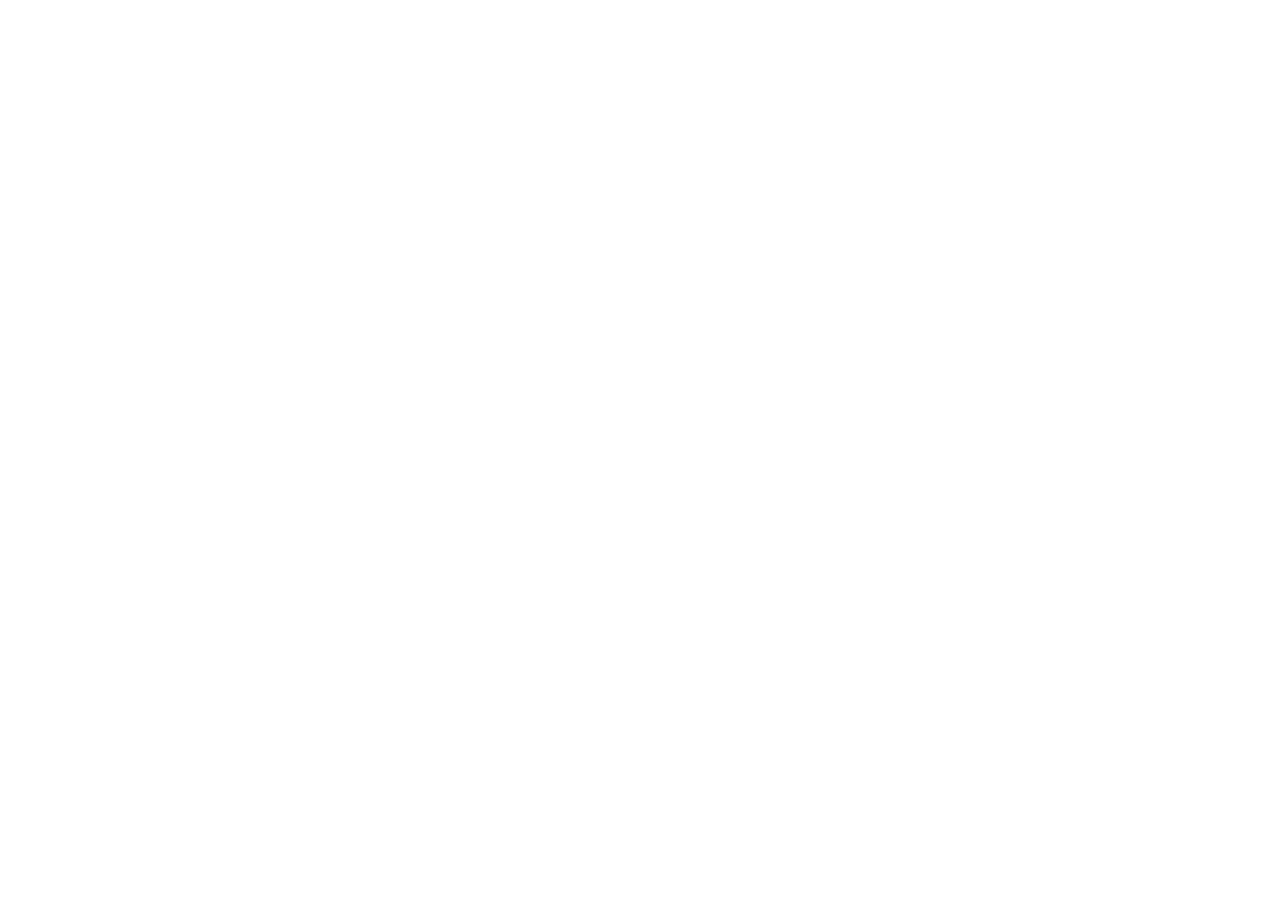
==== about.html @ a1cf5def "Init : création du dépôt, arborescence des fichiers et structure HTML de base" ====
<!DOCTYPE html>
<html lang="en">

<head>
    <meta charset="UTF-8">
    <meta name="viewport" content="width=device-width, initial-scale=1.0">
    <title>AfriTalent about</title>
    <link href="https://cdn.jsdelivr.net/npm/bootstrap@5.2.3/dist/css/bootstrap.min.css" rel="stylesheet">
         <link rel="stylesheet" href="css/style.css">
</head>
<body>

    
    
    <script src="https://cdn.jsdelivr.net/npm/bootstrap@5.2.3/dist/js/bootstrap.bundle.min.js"></script>
        <script src="js/main.js"></script>
</body>

</html>
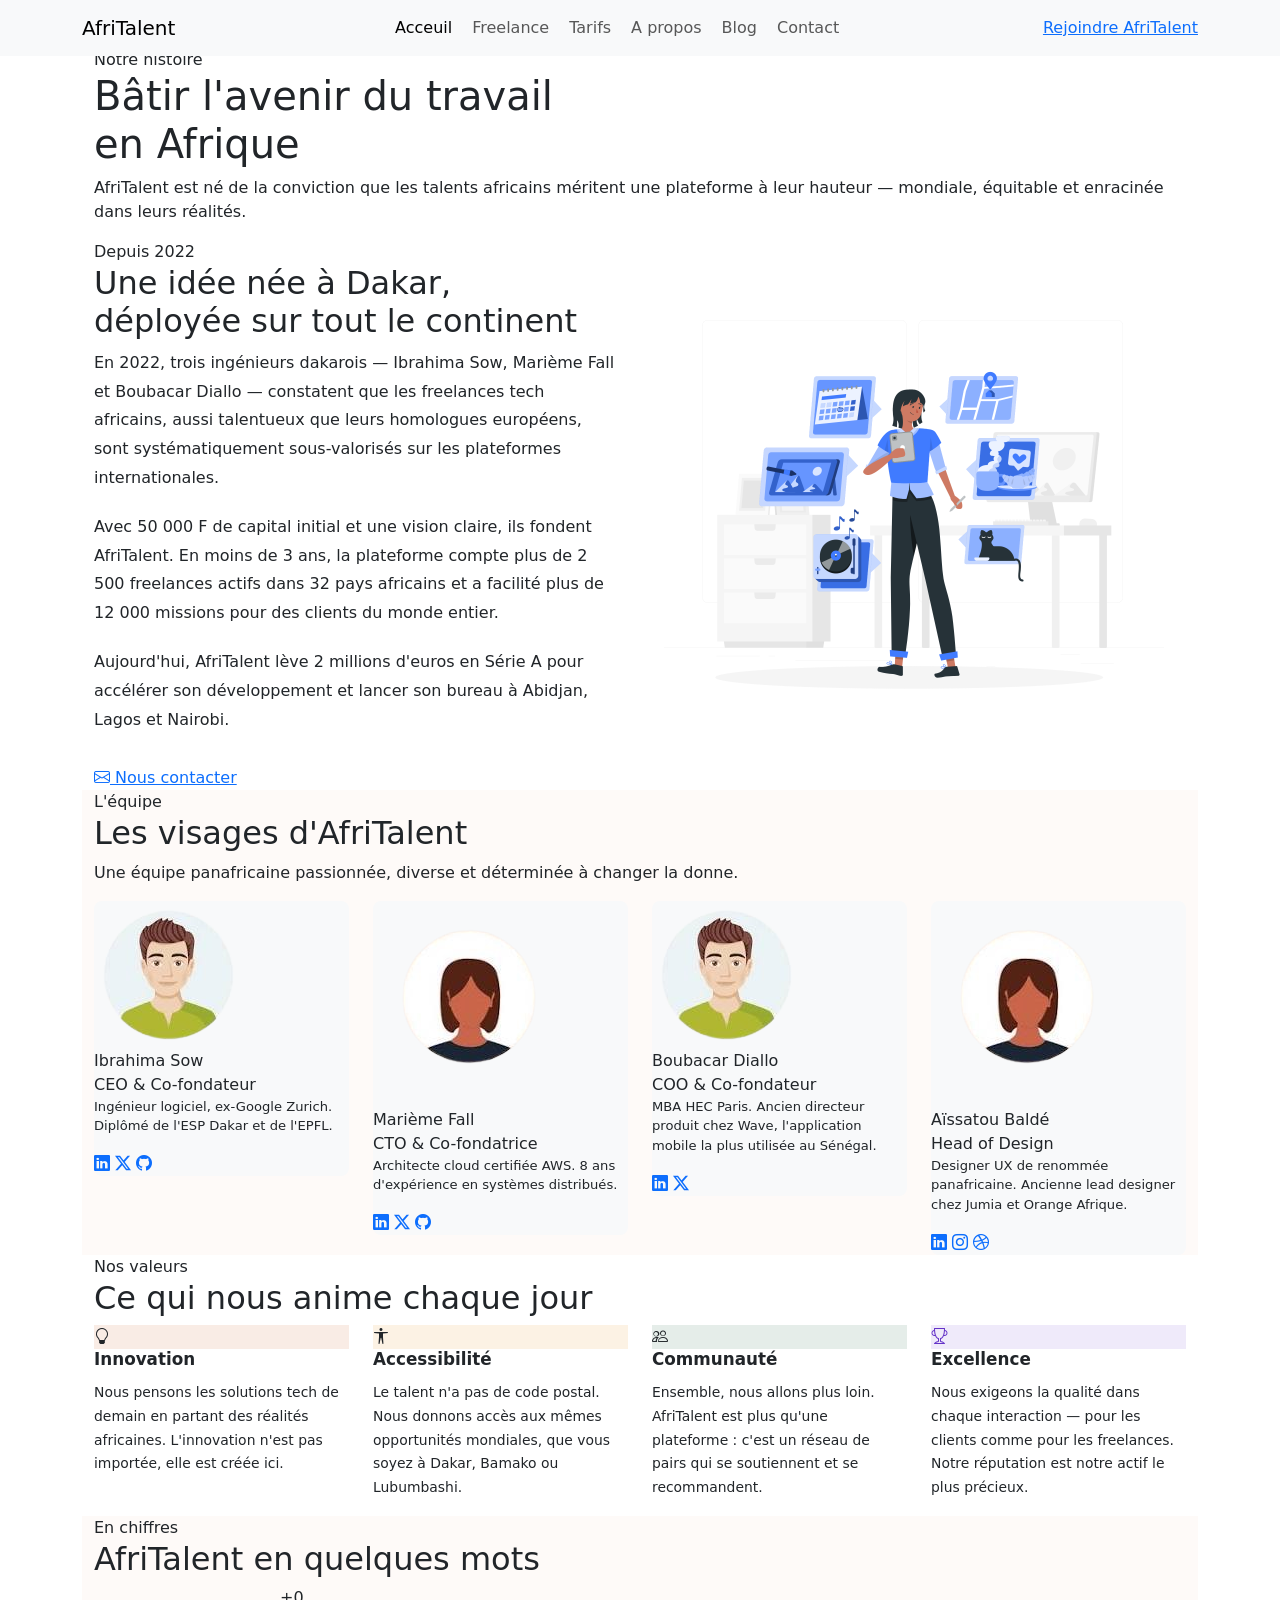
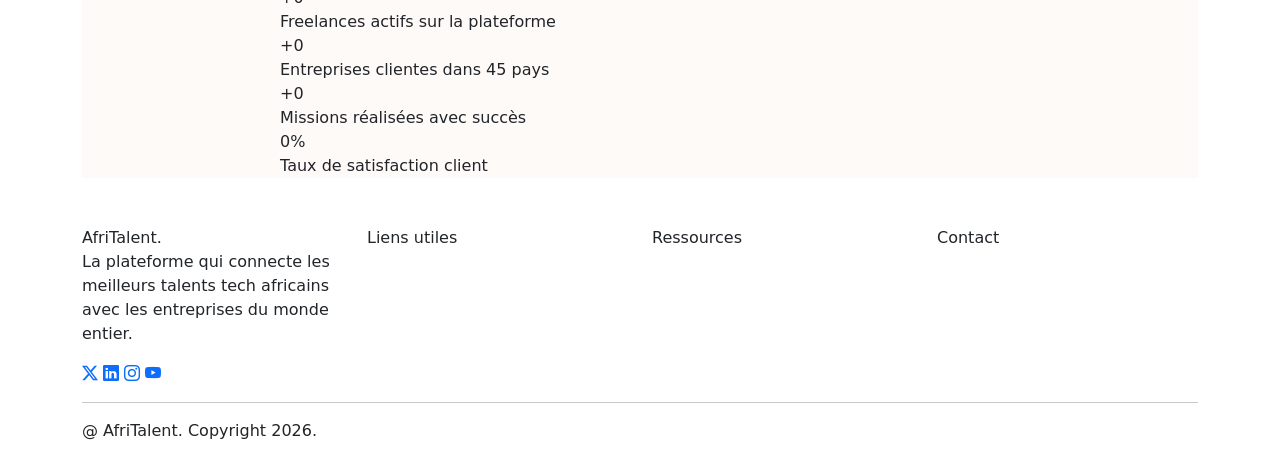
==== commit d2ec92d5: "HTML : structure complète des 5 pages avec sections et contenu texte" ====
--- a/about.html
+++ b/about.html
@@ -2,18 +2,372 @@
 <html lang="en">
 
 <head>
-    <meta charset="UTF-8">
-    <meta name="viewport" content="width=device-width, initial-scale=1.0">
-    <title>AfriTalent about</title>
-    <link href="https://cdn.jsdelivr.net/npm/bootstrap@5.2.3/dist/css/bootstrap.min.css" rel="stylesheet">
-         <link rel="stylesheet" href="css/style.css">
+  <meta charset="UTF-8">
+  <meta name="viewport" content="width=device-width, initial-scale=1.0">
+  <title>about</title>
+  <link href="https://cdn.jsdelivr.net/npm/bootstrap@5.2.3/dist/css/bootstrap.min.css" rel="stylesheet">
+    <link rel="stylesheet" href="https://cdn.jsdelivr.net/npm/bootstrap-icons@1.11.3/font/bootstrap-icons.min.css" />
+  <link rel="stylesheet" href="css/style.css">
 </head>
+
 <body>
-
+  <header>
+    <nav class="navbar navbar-expand-lg navbar-light bg-light fixed-top">
+      <div class="container">
+        <a class="navbar-brand" href="#">AfriTalent</a>
+        <button class="navbar-toggler" type="button" data-bs-toggle="collapse" data-bs-target="#navMenu"
+          aria-controls="navMenu" aria-expanded="false" aria-label="Toggle navigation">
+          <span class="navbar-toggler-icon"></span>
+        </button>
+        <div class="collapse navbar-collapse" id="navbarSupportedContent">
+          <ul class="navbar-nav mx-auto gap-1">
+            <li class="nav-item">
+              <a class="nav-link active" aria-current="page" href="index.html">Acceuil</a>
+            </li>
+            <li class="nav-item">
+              <a class="nav-link " aria-current="page" href="freelances.html">Freelance</a>
+            </li>
+            <li class="nav-item">
+              <a class="nav-link " aria-current="page" href="tarifs.html">Tarifs</a>
+            </li>
+            <li class="nav-item">
+              <a class="nav-link " aria-current="page" href="about.html">A propos</a>
+            </li>
+            <li class="nav-item">
+              <a class="nav-link " aria-current="page" href="#blog">Blog</a>
+            </li>
+            <li class="nav-item">
+              <a class="nav-link " aria-current="page" href="contact.html">Contact</a>
+            </li>
+          </ul>
+
+          <div class="d-flex aline-items-center gap-3">
+            <a class="btn-primary" href="">Rejoindre AfriTalent</a>
+          </div>
+        </div>
+      </div>
+    </nav>
+  </header>
+
+  <main class="container my-5">
     
-    
-    <script src="https://cdn.jsdelivr.net/npm/bootstrap@5.2.3/dist/js/bootstrap.bundle.min.js"></script>
-        <script src="js/main.js"></script>
+
+<section class="page-hero" aria-labelledby="about-title">
+  <div class="container">
+    <div class="section-eyebrow">Notre histoire</div>
+    <h1 class="section-title" id="about-title">Bâtir l'avenir du travail<br>en Afrique</h1>
+    <p class="section-desc">
+      AfriTalent est né de la conviction que les talents africains méritent une plateforme
+      à leur hauteur — mondiale, équitable et enracinée dans leurs réalités.
+    </p>
+  </div>
+</section>
+
+<!-- NOTRE HISTOIRE -->
+<section class="section-pad" aria-labelledby="histoire-title">
+  <div class="container">
+    <div class="row g-5 align-items-center">
+
+      <!-- Texte -->
+      <div class="col-lg-6 fade-in-up">
+        <div class="section-eyebrow">Depuis 2022</div>
+        <h2 class="section-title" id="histoire-title">Une idée née à Dakar, <br>déployée sur tout le continent</h2>
+        <p style="color:var(--color-text-muted); margin-bottom:1.25rem; line-height:1.8;">
+          En 2022, trois ingénieurs dakarois — Ibrahima Sow, Marième Fall et Boubacar Diallo —
+          constatent que les freelances tech africains, aussi talentueux que leurs homologues
+          européens, sont systématiquement sous-valorisés sur les plateformes internationales.
+        </p>
+        <p style="color:var(--color-text-muted); margin-bottom:1.25rem; line-height:1.8;">
+          Avec 50 000 F de capital initial et une vision claire, ils fondent AfriTalent.
+          En moins de 3 ans, la plateforme compte plus de 2 500 freelances actifs dans
+          32 pays africains et a facilité plus de 12 000 missions pour des clients du monde entier.
+        </p>
+        <p style="color:var(--color-text-muted); line-height:1.8;">
+          Aujourd'hui, AfriTalent lève 2 millions d'euros en Série A pour accélérer
+          son développement et lancer son bureau à Abidjan, Lagos et Nairobi.
+        </p>
+        <div style="margin-top:2rem;">
+          <a href="contact.html" class="btn-primary-custom" aria-label="Contacter l'équipe d'AfriTalent">
+            <i class="bi bi-envelope" aria-hidden="true"></i>
+            Nous contacter
+          </a>
+        </div>
+      </div>
+
+      <!-- Image -->
+      <div class="col-lg-6 fade-in-up">
+        <div class="histoire-img"  role="img" aria-label="L'équipe AfriTalent au travail à Dakar">
+          <img src="images/About me-rafiki.png" style="height: 500px;"  alt="">
+        </div>
+      </div>
+
+    </div>
+  </div>
+</section>
+
+
+<section class="section-pad" style="background:rgba(200,96,42,0.03);" aria-labelledby="team-title">
+  <div class="container">
+
+    <div class="section-header fade-in-up">
+      <div class="section-eyebrow">L'équipe</div>
+      <h2 class="section-title" id="team-title">Les visages d'AfriTalent</h2>
+      <p class="section-desc">Une équipe panafricaine passionnée, diverse et déterminée à changer la donne.</p>
+    </div>
+
+    <div class="row g-4">
+
+      <!-- Membre 1 -->
+      <div class="col-lg-3 col-md-6 fade-in-up">
+        <div class="team-card bg-light rounded-3">
+          <div class="team-avatar" role="img" aria-label="Photo de Ibrahima Sow">
+
+            <img src="images/hom.png" alt="">
+          </div>
+          <div class="team-name">Ibrahima Sow</div>
+          <div class="team-role">CEO & Co-fondateur</div>
+          <p style="font-size:0.82rem; color:var(--color-text-muted); margin-bottom:1rem;">
+            Ingénieur logiciel, ex-Google Zurich. Diplômé de l'ESP Dakar et de l'EPFL.
+          </p>
+          <div class="team-social" aria-label="Réseaux sociaux de Ibrahima Sow">
+            <a href="#" class="team-social-link" aria-label="LinkedIn de Ibrahima Sow"><i class="bi bi-linkedin" aria-hidden="true"></i></a>
+            <a href="#" class="team-social-link" aria-label="Twitter de Ibrahima Sow"><i class="bi bi-twitter-x" aria-hidden="true"></i></a>
+            <a href="#" class="team-social-link" aria-label="GitHub de Ibrahima Sow"><i class="bi bi-github" aria-hidden="true"></i></a>
+          </div>
+        </div>
+      </div>
+
+      <!-- Membre 2 -->
+      <div class="col-lg-3 col-md-6 fade-in-up">
+        <div class="team-card bg-light rounded-3">
+          <div class="team-avatar" role="img" aria-label="Photo de Marième Fall">
+            <img src="images/fmm.png" alt="">
+          </div>
+          <div class="team-name">Marième Fall</div>
+          <div class="team-role">CTO & Co-fondatrice</div>
+          <p style="font-size:0.82rem; color:var(--color-text-muted); margin-bottom:1rem;">
+            Architecte cloud certifiée AWS. 8 ans d'expérience en systèmes distribués.
+          </p>
+          <div class="team-social" aria-label="Réseaux sociaux de Marième Fall">
+            <a href="#" class="team-social-link" aria-label="LinkedIn de Marième Fall"><i class="bi bi-linkedin" aria-hidden="true"></i></a>
+            <a href="#" class="team-social-link" aria-label="Twitter de Marième Fall"><i class="bi bi-twitter-x" aria-hidden="true"></i></a>
+            <a href="#" class="team-social-link" aria-label="GitHub de Marième Fall"><i class="bi bi-github" aria-hidden="true"></i></a>
+          </div>
+        </div>
+      </div>
+
+      <!-- Membre 3 -->
+      <div class="col-lg-3 col-md-6 fade-in-up">
+        <div class="team-card bg-light rounded-3">
+          <div class="team-avatar" role="img" aria-label="Photo de Boubacar Diallo">
+            <img src="images/hom.png" alt="">
+          </div>
+          <div class="team-name">Boubacar Diallo</div>
+          <div class="team-role">COO & Co-fondateur</div>
+          <p style="font-size:0.82rem; color:var(--color-text-muted); margin-bottom:1rem;">
+            MBA HEC Paris. Ancien directeur produit chez Wave, l'application mobile la plus utilisée au Sénégal.
+          </p>
+          <div class="team-social" aria-label="Réseaux sociaux de Boubacar Diallo">
+            <a href="#" class="team-social-link" aria-label="LinkedIn de Boubacar Diallo"><i class="bi bi-linkedin" aria-hidden="true"></i></a>
+            <a href="#" class="team-social-link" aria-label="Twitter de Boubacar Diallo"><i class="bi bi-twitter-x" aria-hidden="true"></i></a>
+          </div>
+        </div>
+      </div>
+
+      <!-- Membre 4 -->
+      <div class="col-lg-3 col-md-6 fade-in-up">
+        <div class="team-card bg-light rounded-3">
+          <div class="team-avatar" role="img" aria-label="Photo de Aïssatou Balde">
+            <img src="images/fmm.png" alt="">
+          </div>
+          <div class="team-name">Aïssatou Baldé</div>
+          <div class="team-role">Head of Design</div>
+          <p style="font-size:0.82rem; color:var(--color-text-muted); margin-bottom:1rem;">
+            Designer UX de renommée panafricaine. Ancienne lead designer chez Jumia et Orange Afrique.
+          </p>
+          <div class="team-social" aria-label="Réseaux sociaux de Aïssatou Baldé">
+            <a href="#" class="team-social-link" aria-label="LinkedIn de Aïssatou Baldé"><i class="bi bi-linkedin" aria-hidden="true"></i></a>
+            <a href="#" class="team-social-link" aria-label="Instagram de Aïssatou Baldé"><i class="bi bi-instagram" aria-hidden="true"></i></a>
+            <a href="#" class="team-social-link" aria-label="Dribbble de Aïssatou Baldé"><i class="bi bi-dribbble" aria-hidden="true"></i></a>
+          </div>
+        </div>
+      </div>
+
+    </div>
+  </div>
+</section>
+
+<!-- NOS VALEURS -->
+<section class="section-pad" aria-labelledby="valeurs-title">
+  <div class="container">
+
+    <div class="section-header fade-in-up">
+      <div class="section-eyebrow">Nos valeurs</div>
+      <h2 class="section-title" id="valeurs-title">Ce qui nous anime chaque jour</h2>
+    </div>
+
+    <div class="row g-4">
+
+      <!-- Innovation -->
+      <div class="col-lg-3 col-md-6 fade-in-up">
+        <div class="valeur-card">
+          <div class="valeur-icon" style="background:rgba(200,96,42,0.12); color:var(--color-primary);">
+            <i class="bi bi-lightbulb" aria-hidden="true"></i>
+          </div>
+          <h3 style="font-size:1.05rem; font-weight:700; margin-bottom:0.75rem;">Innovation</h3>
+          <p style="font-size:0.87rem; color:var(--color-text-muted); line-height:1.7;">
+            Nous pensons les solutions tech de demain en partant des réalités africaines.
+            L'innovation n'est pas importée, elle est créée ici.
+          </p>
+        </div>
+      </div>
+
+      <!-- Accessibilité -->
+      <div class="col-lg-3 col-md-6 fade-in-up">
+        <div class="valeur-card">
+          <div class="valeur-icon" style="background:rgba(232,168,76,0.15); color:var(--color-secondary);">
+            <i class="bi bi-universal-access" aria-hidden="true"></i>
+          </div>
+          <h3 style="font-size:1.05rem; font-weight:700; margin-bottom:0.75rem;">Accessibilité</h3>
+          <p style="font-size:0.87rem; color:var(--color-text-muted); line-height:1.7;">
+            Le talent n'a pas de code postal. Nous donnons accès aux mêmes opportunités
+            mondiales, que vous soyez à Dakar, Bamako ou Lubumbashi.
+          </p>
+        </div>
+      </div>
+
+      <!-- Communauté -->
+      <div class="col-lg-3 col-md-6 fade-in-up">
+        <div class="valeur-card">
+          <div class="valeur-icon" style="background:rgba(45,106,79,0.12); color:var(--color-accent);">
+            <i class="bi bi-people" aria-hidden="true"></i>
+          </div>
+          <h3 style="font-size:1.05rem; font-weight:700; margin-bottom:0.75rem;">Communauté</h3>
+          <p style="font-size:0.87rem; color:var(--color-text-muted); line-height:1.7;">
+            Ensemble, nous allons plus loin. AfriTalent est plus qu'une plateforme :
+            c'est un réseau de pairs qui se soutiennent et se recommandent.
+          </p>
+        </div>
+      </div>
+
+      <!-- Excellence -->
+      <div class="col-lg-3 col-md-6 fade-in-up">
+        <div class="valeur-card">
+          <div class="valeur-icon" style="background:rgba(100,50,200,0.1); color:#6432C8;">
+            <i class="bi bi-trophy" aria-hidden="true"></i>
+          </div>
+          <h3 style="font-size:1.05rem; font-weight:700; margin-bottom:0.75rem;">Excellence</h3>
+          <p style="font-size:0.87rem; color:var(--color-text-muted); line-height:1.7;">
+            Nous exigeons la qualité dans chaque interaction — pour les clients comme
+            pour les freelances. Notre réputation est notre actif le plus précieux.
+          </p>
+        </div>
+      </div>
+
+    </div>
+  </div>
+</section>
+
+<!-- CHIFFRES CLÉS (Bento Grid avec compteurs) -->
+<section class="section-pad" style="background:rgba(200,96,42,0.03);" aria-labelledby="chiffres-title">
+  <div class="container">
+
+    <div class="section-header fade-in-up">
+      <div class="section-eyebrow">En chiffres</div>
+      <h2 class="section-title" id="chiffres-title">AfriTalent en quelques mots</h2>
+    </div>
+
+    <div class="row justify-content-center">
+      <div class="col-lg-8">
+        <div class="chiffre-bento fade-in-up">
+
+          <div class="chiffre-card">
+            <div class="chiffre-number">
+              <span data-count="2500" data-prefix="+" aria-live="polite">+0</span>
+            </div>
+            <div class="chiffre-label">Freelances actifs sur la plateforme</div>
+          </div>
+
+          <div class="chiffre-card">
+            <div class="chiffre-number">
+              <span data-count="800" data-prefix="+" aria-live="polite">+0</span>
+            </div>
+            <div class="chiffre-label">Entreprises clientes dans 45 pays</div>
+          </div>
+
+          <div class="chiffre-card">
+            <div class="chiffre-number">
+              <span data-count="12000" data-prefix="+" aria-live="polite">+0</span>
+            </div>
+            <div class="chiffre-label">Missions réalisées avec succès</div>
+          </div>
+
+          <div class="chiffre-card">
+            <div class="chiffre-number">
+              <span data-count="98" data-suffix="%" aria-live="polite">0%</span>
+            </div>
+            <div class="chiffre-label">Taux de satisfaction client</div>
+          </div>
+
+        </div>
+      </div>
+    </div>
+
+  </div>
+</section>
+ </main>
+
+  <footer>
+  <div class="container">
+    <div class="row g-4">
+
+      <!-- Colonne 1 : Marque -->
+      <div class="col-lg-3 col-md-6">
+        <div class="footer-brand">AfriTalent<span>.</span></div>
+        <p class="footer-desc">La plateforme qui connecte les meilleurs talents tech africains avec les entreprises du monde entier.</p>
+        <div class="footer-social" aria-label="Réseaux sociaux AfriTalent">
+          <a href="#" class="social-icon" aria-label="Twitter AfriTalent"><i class="bi bi-twitter-x" aria-hidden="true"></i></a>
+          <a href="#" class="social-icon" aria-label="LinkedIn AfriTalent"><i class="bi bi-linkedin" aria-hidden="true"></i></a>
+          <a href="#" class="social-icon" aria-label="Instagram AfriTalent"><i class="bi bi-instagram" aria-hidden="true"></i></a>
+          <a href="#" class="social-icon" aria-label="YouTube AfriTalent"><i class="bi bi-youtube" aria-hidden="true"></i></a>
+        </div>
+      </div>
+
+      <!-- Colonne 2 : Liens utiles -->
+      <div class="col-lg-3 col-md-6">
+        <div class="footer-heading">Liens utiles</div>
+      
+      </div>
+
+      <!-- Colonne 3 : Ressources -->
+      <div class="col-lg-3 col-md-6">
+        <div class="footer-heading">Ressources</div>
+        
+      </div>
+
+      <!-- Colonne 4 : Contact -->
+      <div class="col-lg-3 col-md-6">
+        <div class="footer-heading">Contact</div>
+        
+      </div>
+
+    </div>
+
+    <hr class="footer-divider" />
+
+    <div class="d-flex justify-content-between align-items-center flex-wrap gap-2">
+      <p class="footer-copy">
+        @ <span class="current-year"></span> AfriTalent.
+        Copyright 2026.
+      </p>
+    </div>
+
+  </div>
+</footer>
+
+
+  <script src="https://cdn.jsdelivr.net/npm/bootstrap@5.2.3/dist/js/bootstrap.bundle.min.js"></script>
+  <script src="js/main.js"></script>
 </body>
 
 </html>
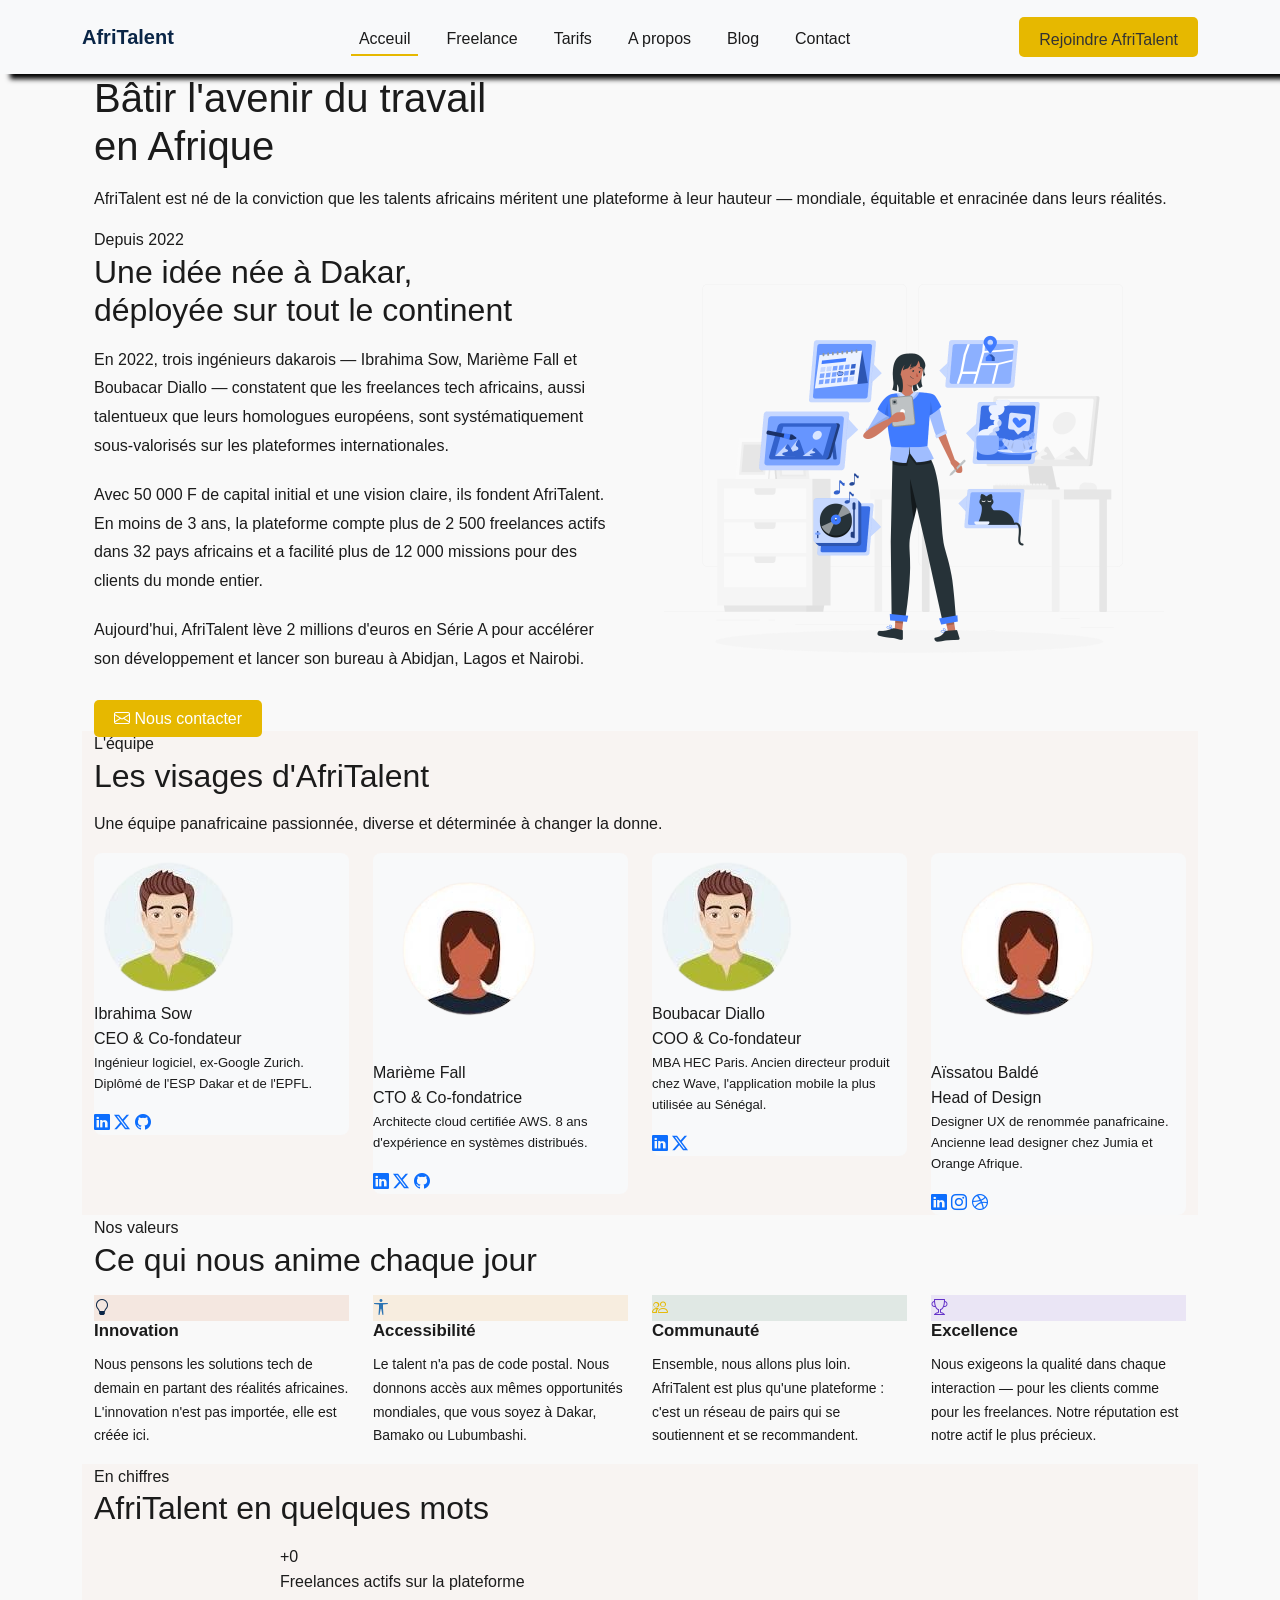
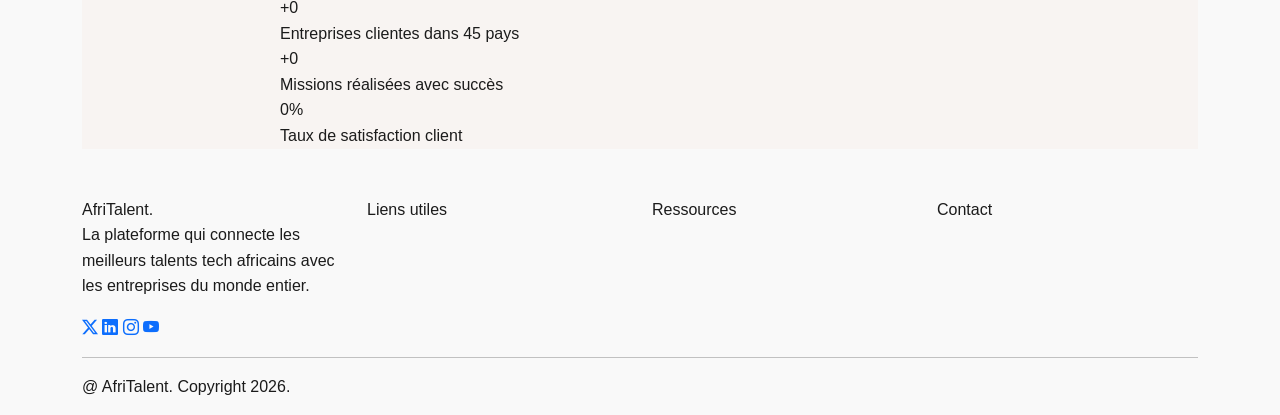
==== commit 14e7f068: "CSS : Bento Grid, sections hero et catégories, effets hover" ====
--- a/about.html
+++ b/about.html
@@ -12,39 +12,42 @@
 
 <body>
   <header>
-    <nav class="navbar navbar-expand-lg navbar-light bg-light fixed-top">
+     <nav class="navbar navbar-expand-lg navbar-light bg-light fixed-top">
       <div class="container">
         <a class="navbar-brand" href="#">AfriTalent</a>
         <button class="navbar-toggler" type="button" data-bs-toggle="collapse" data-bs-target="#navMenu"
-          aria-controls="navMenu" aria-expanded="false" aria-label="Toggle navigation">
+          aria-controls="navMenu" aria-expanded="false" aria-label="Ouvrir le menu">
           <span class="navbar-toggler-icon"></span>
         </button>
-        <div class="collapse navbar-collapse" id="navbarSupportedContent">
+        <!-- <div class="collapse navbar-collapse" id="navMenue"> -->
+        <div class="collapse navbar-collapse" id="navMenu">
+
           <ul class="navbar-nav mx-auto gap-1">
             <li class="nav-item">
-              <a class="nav-link active" aria-current="page" href="index.html">Acceuil</a>
-            </li>
-            <li class="nav-item">
-              <a class="nav-link " aria-current="page" href="freelances.html">Freelance</a>
-            </li>
-            <li class="nav-item">
-              <a class="nav-link " aria-current="page" href="tarifs.html">Tarifs</a>
-            </li>
-            <li class="nav-item">
-              <a class="nav-link " aria-current="page" href="about.html">A propos</a>
-            </li>
-            <li class="nav-item">
-              <a class="nav-link " aria-current="page" href="#blog">Blog</a>
-            </li>
-            <li class="nav-item">
-              <a class="nav-link " aria-current="page" href="contact.html">Contact</a>
+              <a class="nav-link active" aria-current="page" href="index.html" class="active">Acceuil</a>
+            </li>
+            <li class="nav-item">
+              <a class="nav-link " aria-current="page" href="freelances.html" class="active">Freelance</a>
+            </li>
+            <li class="nav-item">
+              <a class="nav-link " aria-current="page" href="tarifs.html" class="active">Tarifs</a>
+            </li>
+            <li class="nav-item">
+              <a class="nav-link " aria-current="page" href="about.html" class="active">A propos</a>
+            </li>
+            <li class="nav-item">
+              <a class="nav-link " aria-current="page" href="#blog" class="active">Blog</a>
+            </li>
+            <li class="nav-item">
+              <a class="nav-link " aria-current="page" href="contact.html" class="active">Contact</a>
             </li>
           </ul>
-
-          <div class="d-flex aline-items-center gap-3">
-            <a class="btn-primary" href="">Rejoindre AfriTalent</a>
-          </div>
-        </div>
+        </div>
+        <div class="d-flex aline-items-center gap-3">
+          <a href="freelances.html" class="btn-primary-custom nav-cta" aria-label="Rejoindre AfriTalent">
+            Rejoindre AfriTalent</a>
+        </div>
+      </div>
       </div>
     </nav>
   </header>
--- a/css/style.css
+++ b/css/style.css
@@ -0,0 +1,255 @@
+/*  RESET CSS  */
+* {
+  margin: 0;
+  padding: 0;
+  box-sizing: border-box;
+}
+
+/* Variables */
+:root {
+  /* Couleurs */
+  --color-primary: #0A2647;
+  --color-secondary: #2C74B3;
+  --color-accent: rgb(230, 184, 0);
+  --color-light: #F9F9F9;
+  --color-dark: #1B1B1B;
+
+  /* Fonts */
+  --font-title: "Roboto", sans-serif;
+  --font-text: 'Open Sans', sans-serif;
+
+
+  /* Espacement */
+  --spacing-sm: 8px;
+  --spacing-md: 16px;
+  --spacing-lg: 32px;
+}
+
+/*  Body  */
+body {
+  font-family: var(--font-text);
+  font-optical-sizing: auto;
+  background-color: var(--color-light);
+  color: var(--color-dark);
+  line-height: 1.6;
+}
+
+/*  TITRES typographies */
+h1,
+h2,
+h3,
+h4 {
+  font-family: var(--font-title);
+  margin-bottom: var(--spacing-md);
+}
+
+/*  NAVBAR  */
+.navbar {
+  background-color: white;
+  box-shadow: 10px 5px 5px black;
+  padding: var(--spacing-md);
+}
+
+.navbar-brand {
+  font-weight: bold;
+  color: var(--color-primary) !important;
+}
+
+.nav-link {
+  color: var(--color-dark) !important;
+  margin: 0 var(--spacing-sm);
+}
+
+.nav-link:hover {
+  color: var(--color-secondary) !important;
+}
+
+/*  BOUTON CUSTOM  */
+.btn-primary-custom {
+  background-color: rgb(230, 184, 0);
+  color: white;
+  padding: 10px 20px;
+  border-radius: 5px;
+  text-decoration: none;
+}
+
+.btn-primary-custom:hover {
+  background-color: white;
+  color: black;
+}
+
+.navbar a {
+  text-decoration: none;
+  color: #333;
+  padding-bottom: 5px;
+  position: relative;
+}
+
+.navbar a::after {
+  content: '';
+  position: absolute;
+  width: 0;
+  height: 2px;
+  bottom: 0;
+  left: 0;
+  background-color: rgb(230, 184, 0);
+  transition: width 0.3s ease;
+}
+
+.navbar a:hover::after {
+  width: 100%;
+}
+
+.navbar a.active::after {
+  width: 100%;
+}
+
+/*  HERO  */
+.hero {
+  min-height: 60vh;
+  display: grid;
+  grid-template-columns: 1fr 1fr;
+  align-items: center;
+  padding: 72px 3rem 4rem 4rem;
+  gap: 4rem;
+  position: relative;
+}
+
+.hero-title {
+  font-family: 'Syne', sans-serif;
+  font-size: clamp(2.8rem, 5vw, 4.5rem);
+  font-weight: 800;
+  line-height: 1.05;
+  letter-spacing: -0.03em;
+  margin-bottom: 1.5rem;
+  color: black;
+}
+
+.hero-title .accent {
+  color: var(--color-secondary);
+}
+
+.hero-title .accent-green {
+  color: var(--color-accent);
+}
+
+.hero-subtitle {
+  font-size: 1.1rem;
+  color: var(--color-text-muted);
+  max-width: 480px;
+  margin-bottom: 2.5rem;
+  font-weight: 400;
+  line-height: 1.7;
+}
+
+.btn-hero {
+  background-color: var(--color-accent);
+  border-radius: 50px;
+  color: var(--color-light);
+}
+
+.btn-hero:hover {
+  background-color: black;
+  color: var(--color-light);
+}
+
+.btn-hero2 {
+  border: 1px solid black;
+  border-radius: 50px;
+}
+
+.btn-hero2:hover {
+  background-color: black;
+  color: var(--color-light);
+}
+
+#statistique h2 {
+  text-align: center;
+}
+
+.stats-card {
+  width: 52px;
+  height: 52px;
+  background-color: var(--color-light);
+}
+
+/* comment ça marche */
+.bento-grid {
+  display: grid;
+  grid-template-columns: repeat(4, 1fr);
+  grid-template-rows: auto;
+  gap: 1.25rem;
+}
+
+.bento-card {
+  background-color: var(--color-accent);
+  border-radius: 24px;
+  border: 1px solid #F4A261;
+  padding: 2rem;
+  color: var(--color-light);
+  transition: all 0.3s cubic-bezier(0.4, 0, 0.2, 1);
+}
+
+.bento-card:hover {
+  box-shadow: 0 20px 60px rgba(0, 0, 0, 0.15);
+  border: 1px solid #F4A261;
+}
+
+.bento-icon {
+  width: 52px;
+  height: 52px;
+  display: flex;
+  align-items: center;
+  justify-content: center;
+  font-size: 1.4rem;
+  margin-bottom: 1.25rem;
+  background-color: white;
+  color: black;
+  border-radius: 50px;
+}
+/* categories */
+.category-card{
+  background-color: var(--color-light);
+  border-radius: 24px;
+  /* border: 1px solid #F4A261; */
+  padding: 2rem;
+  color: black;
+  transition: all 0.3s cubic-bezier(0.4, 0, 0.2, 1);
+  box-shadow: 0 20px 60px rgba(0, 0, 0, 0.15);
+}
+.category-card:hover{
+  box-shadow: 0 20px 60px rgba(0, 0, 0, 0.15);
+ border-bottom: 2px solid var(--color-accent);
+  color: black;
+  }
+.icon-category{
+  width: 52px;
+  height: 52px;
+  display: flex;
+  align-items: center;
+  justify-content: center;
+  font-size: 1.4rem;
+  margin-bottom: 1.25rem;
+  background-color: var(--color-accent);
+  color: white;
+  border-radius: 50px;
+}
+/* temogniage */
+.temoignage-card{
+  background-color: var(--color-light);
+  border-radius: 24px;
+  border: 1px solid #F4A261;
+  padding: 2rem;
+  color: black;
+  transition: all 0.3s cubic-bezier(0.4, 0, 0.2, 1);
+  width: 50%;
+  height: 400px;
+  
+}
+/* .img-carousel img{
+  height: 100px;
+  width: 100px;
+} */
+
+
+
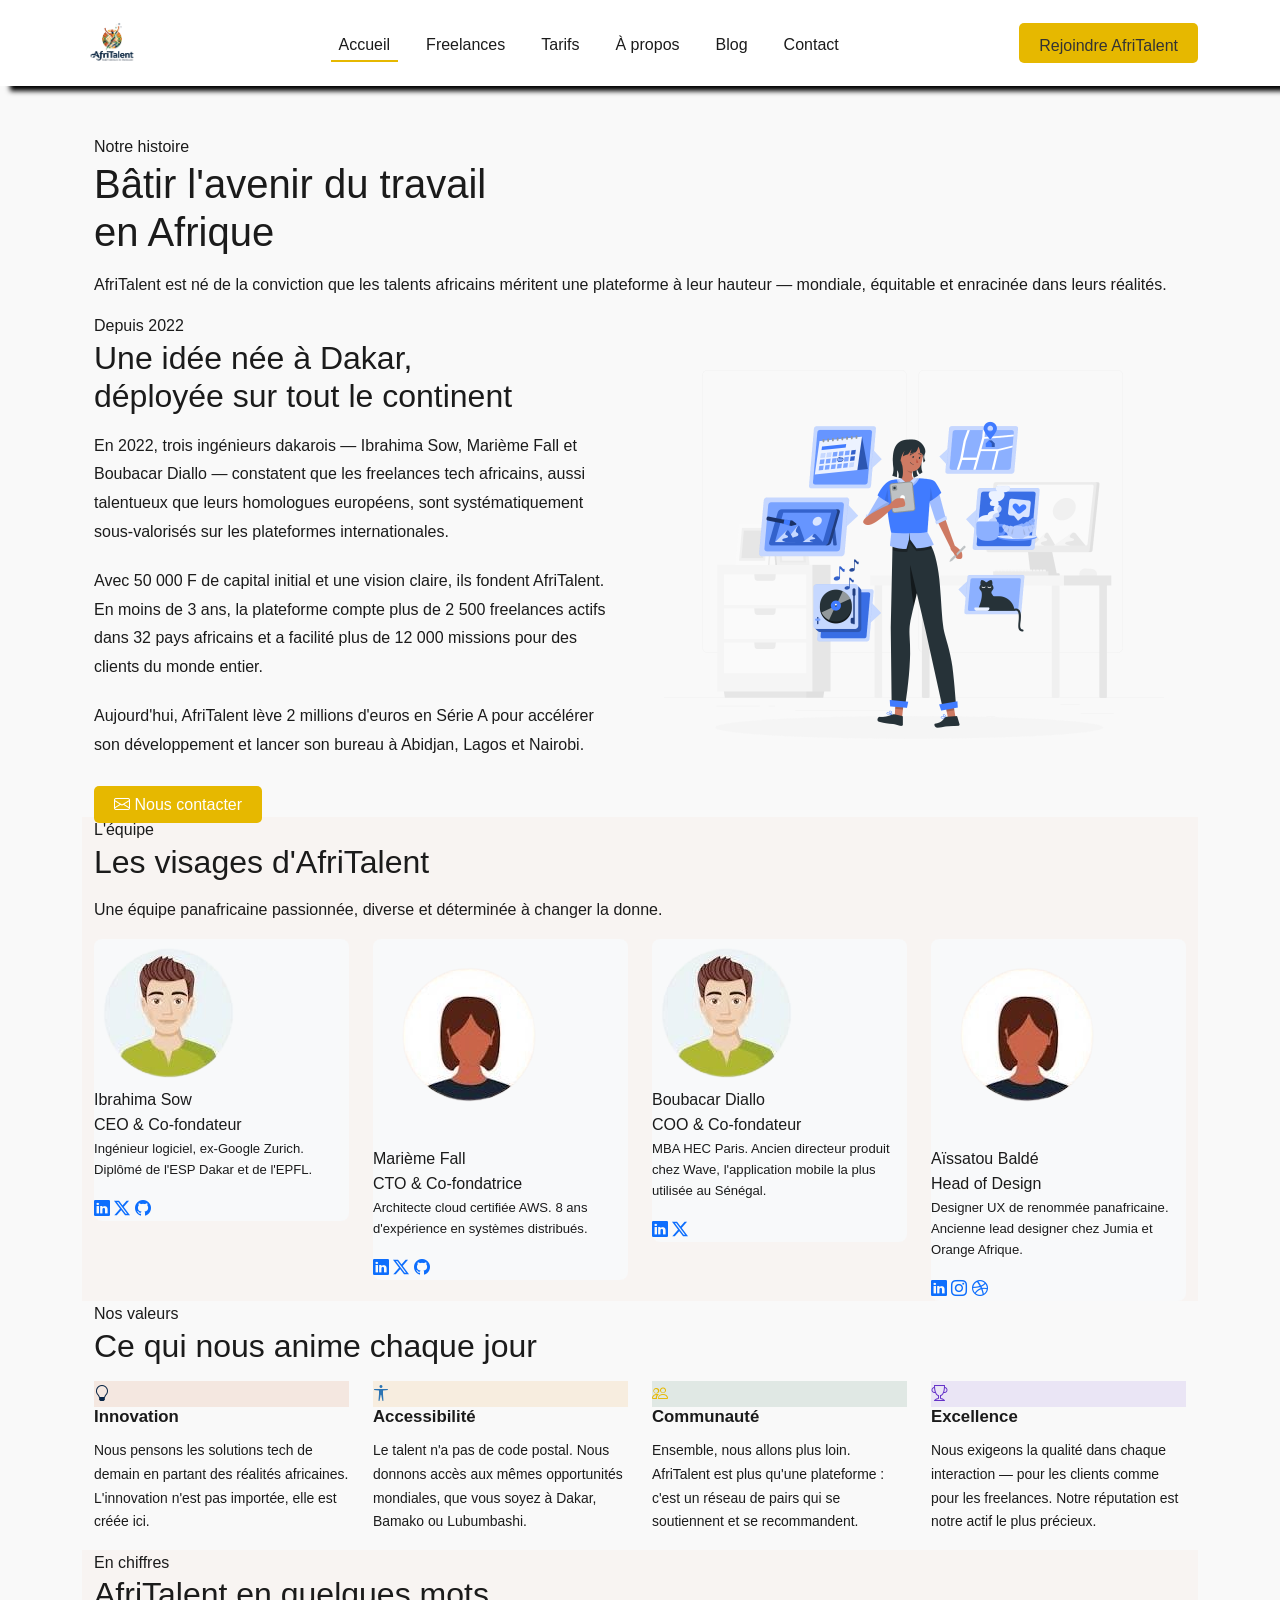
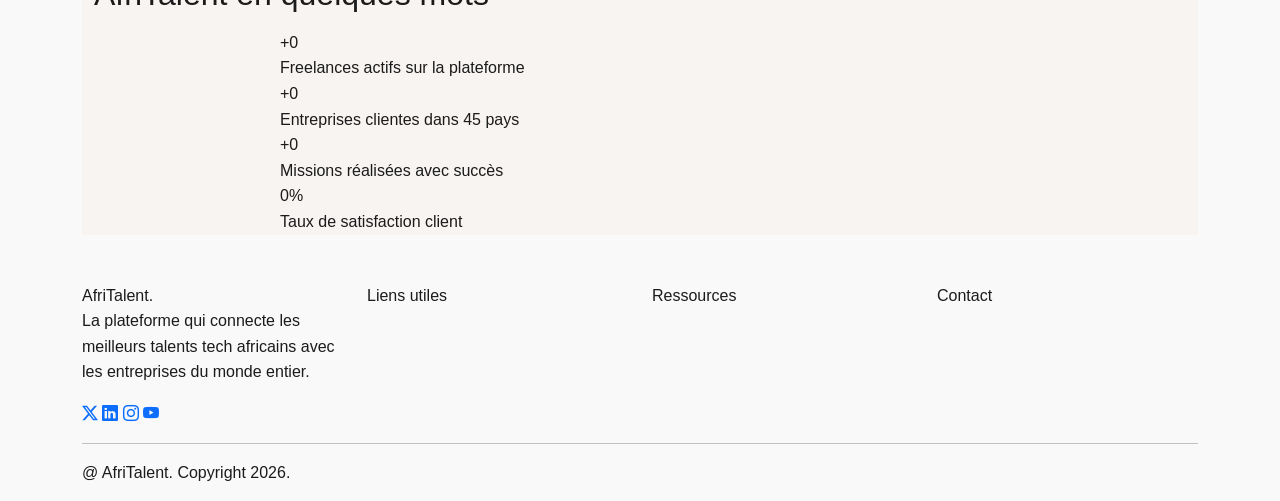
==== commit 0d10b919: "CSS : responsive design mobile et tablette, media queries" ====
--- a/about.html
+++ b/about.html
@@ -12,45 +12,57 @@
 
 <body>
   <header>
-     <nav class="navbar navbar-expand-lg navbar-light bg-light fixed-top">
-      <div class="container">
-        <a class="navbar-brand" href="#">AfriTalent</a>
-        <button class="navbar-toggler" type="button" data-bs-toggle="collapse" data-bs-target="#navMenu"
-          aria-controls="navMenu" aria-expanded="false" aria-label="Ouvrir le menu">
-          <span class="navbar-toggler-icon"></span>
-        </button>
-        <!-- <div class="collapse navbar-collapse" id="navMenue"> -->
-        <div class="collapse navbar-collapse" id="navMenu">
-
-          <ul class="navbar-nav mx-auto gap-1">
-            <li class="nav-item">
-              <a class="nav-link active" aria-current="page" href="index.html" class="active">Acceuil</a>
-            </li>
-            <li class="nav-item">
-              <a class="nav-link " aria-current="page" href="freelances.html" class="active">Freelance</a>
-            </li>
-            <li class="nav-item">
-              <a class="nav-link " aria-current="page" href="tarifs.html" class="active">Tarifs</a>
-            </li>
-            <li class="nav-item">
-              <a class="nav-link " aria-current="page" href="about.html" class="active">A propos</a>
-            </li>
-            <li class="nav-item">
-              <a class="nav-link " aria-current="page" href="#blog" class="active">Blog</a>
-            </li>
-            <li class="nav-item">
-              <a class="nav-link " aria-current="page" href="contact.html" class="active">Contact</a>
-            </li>
-          </ul>
-        </div>
-        <div class="d-flex aline-items-center gap-3">
-          <a href="freelances.html" class="btn-primary-custom nav-cta" aria-label="Rejoindre AfriTalent">
-            Rejoindre AfriTalent</a>
-        </div>
-      </div>
-      </div>
-    </nav>
-  </header>
+  <nav class="navbar navbar-expand-lg bg-white">
+    <div class="container">
+
+      <a class="navbar-brand img-logo" href="index.html">
+        <img src="images/logo.png" alt="AfriTalent Logo">
+      </a>
+
+      <button
+        class="navbar-toggler"
+        type="button"
+        data-bs-toggle="collapse"
+        data-bs-target="#navbarNav"
+        aria-controls="navbarNav"
+        aria-expanded="false"
+        aria-label="Ouvrir le menu">
+        <span class="navbar-toggler-icon"></span>
+      </button>
+
+      <div class="collapse navbar-collapse" id="navbarNav">
+
+        <ul class="navbar-nav mx-auto gap-1">
+          <li class="nav-item">
+            <a class="nav-link active" href="index.html">Accueil</a>
+          </li>
+          <li class="nav-item">
+            <a class="nav-link" href="freelances.html">Freelances</a>
+          </li>
+          <li class="nav-item">
+            <a class="nav-link" href="tarifs.html">Tarifs</a>
+          </li>
+          <li class="nav-item">
+            <a class="nav-link" href="about.html">À propos</a>
+          </li>
+          <li class="nav-item">
+            <a class="nav-link" href="#blog">Blog</a>
+          </li>
+          <li class="nav-item">
+            <a class="nav-link" href="contact.html">Contact</a>
+          </li>
+        </ul>
+
+        <div class="d-flex align-items-center">
+          <a href="freelances.html" class="btn-primary-custom">
+            Rejoindre AfriTalent
+          </a>
+        </div>
+
+      </div>
+ </div>
+  </nav>
+</header>
 
   <main class="container my-5">
     
--- a/css/style.css
+++ b/css/style.css
@@ -43,39 +43,39 @@
   margin-bottom: var(--spacing-md);
 }
 
-/*  NAVBAR  */
-.navbar {
-  background-color: white;
-  box-shadow: 10px 5px 5px black;
-  padding: var(--spacing-md);
-}
+   /* NAVBAR */
 
 .navbar-brand {
   font-weight: bold;
   color: var(--color-primary) !important;
-}
-
+  
+}
+.navbar{
+  box-shadow: 10px 5px 5px black;
+}
 .nav-link {
   color: var(--color-dark) !important;
   margin: 0 var(--spacing-sm);
+  transition: color 0.3s ease;
 }
 
 .nav-link:hover {
   color: var(--color-secondary) !important;
 }
 
-/*  BOUTON CUSTOM  */
 .btn-primary-custom {
   background-color: rgb(230, 184, 0);
   color: white;
   padding: 10px 20px;
   border-radius: 5px;
   text-decoration: none;
+  transition: all 0.3s ease;
 }
 
 .btn-primary-custom:hover {
   background-color: white;
   color: black;
+  border: 1px solid rgb(230, 184, 0);
 }
 
 .navbar a {
@@ -86,7 +86,7 @@
 }
 
 .navbar a::after {
-  content: '';
+  content: "";
   position: absolute;
   width: 0;
   height: 2px;
@@ -102,6 +102,12 @@
 
 .navbar a.active::after {
   width: 100%;
+}
+
+.img-logo img {
+  height: 60px;
+  width: auto;
+  max-width: 100%;
 }
 
 /*  HERO  */
@@ -246,10 +252,58 @@
   height: 400px;
   
 }
-/* .img-carousel img{
-  height: 100px;
-  width: 100px;
-} */
-
-
-
+
+.img-carousel img{
+  height: 200px;
+  width: 200px;
+}
+
+@media (max-width: 375px) {
+
+  .bento-grid {
+  /* display: grid; */
+  /* grid-template-columns: 1fr; */
+  display: flex;
+  flex-direction: column;
+}
+}
+
+@media (max-width: 768px) {
+
+  .bento-grid {
+  /* display: grid; */
+  /* grid-template-columns: 1fr; */
+  display: flex;
+  flex-direction: column;
+}
+  }
+@media (max-width: 991px) {
+  .navbar-nav {
+    text-align: center;
+    margin-top: 1rem;
+  }
+
+  .navbar-nav .nav-link {
+    margin: 0.5rem 0;
+  }
+
+  .nav-cta {
+    display: block;
+    text-align: center;
+    margin-top: 1rem;
+  }
+
+  .img-logo img {
+    height: 70px;
+  }
+}
+@media (max-width: 1200px) {
+
+  .bento-grid {
+  display: grid;
+  grid-template-columns: repeat(2, 1fr);
+}
+}
+
+
+
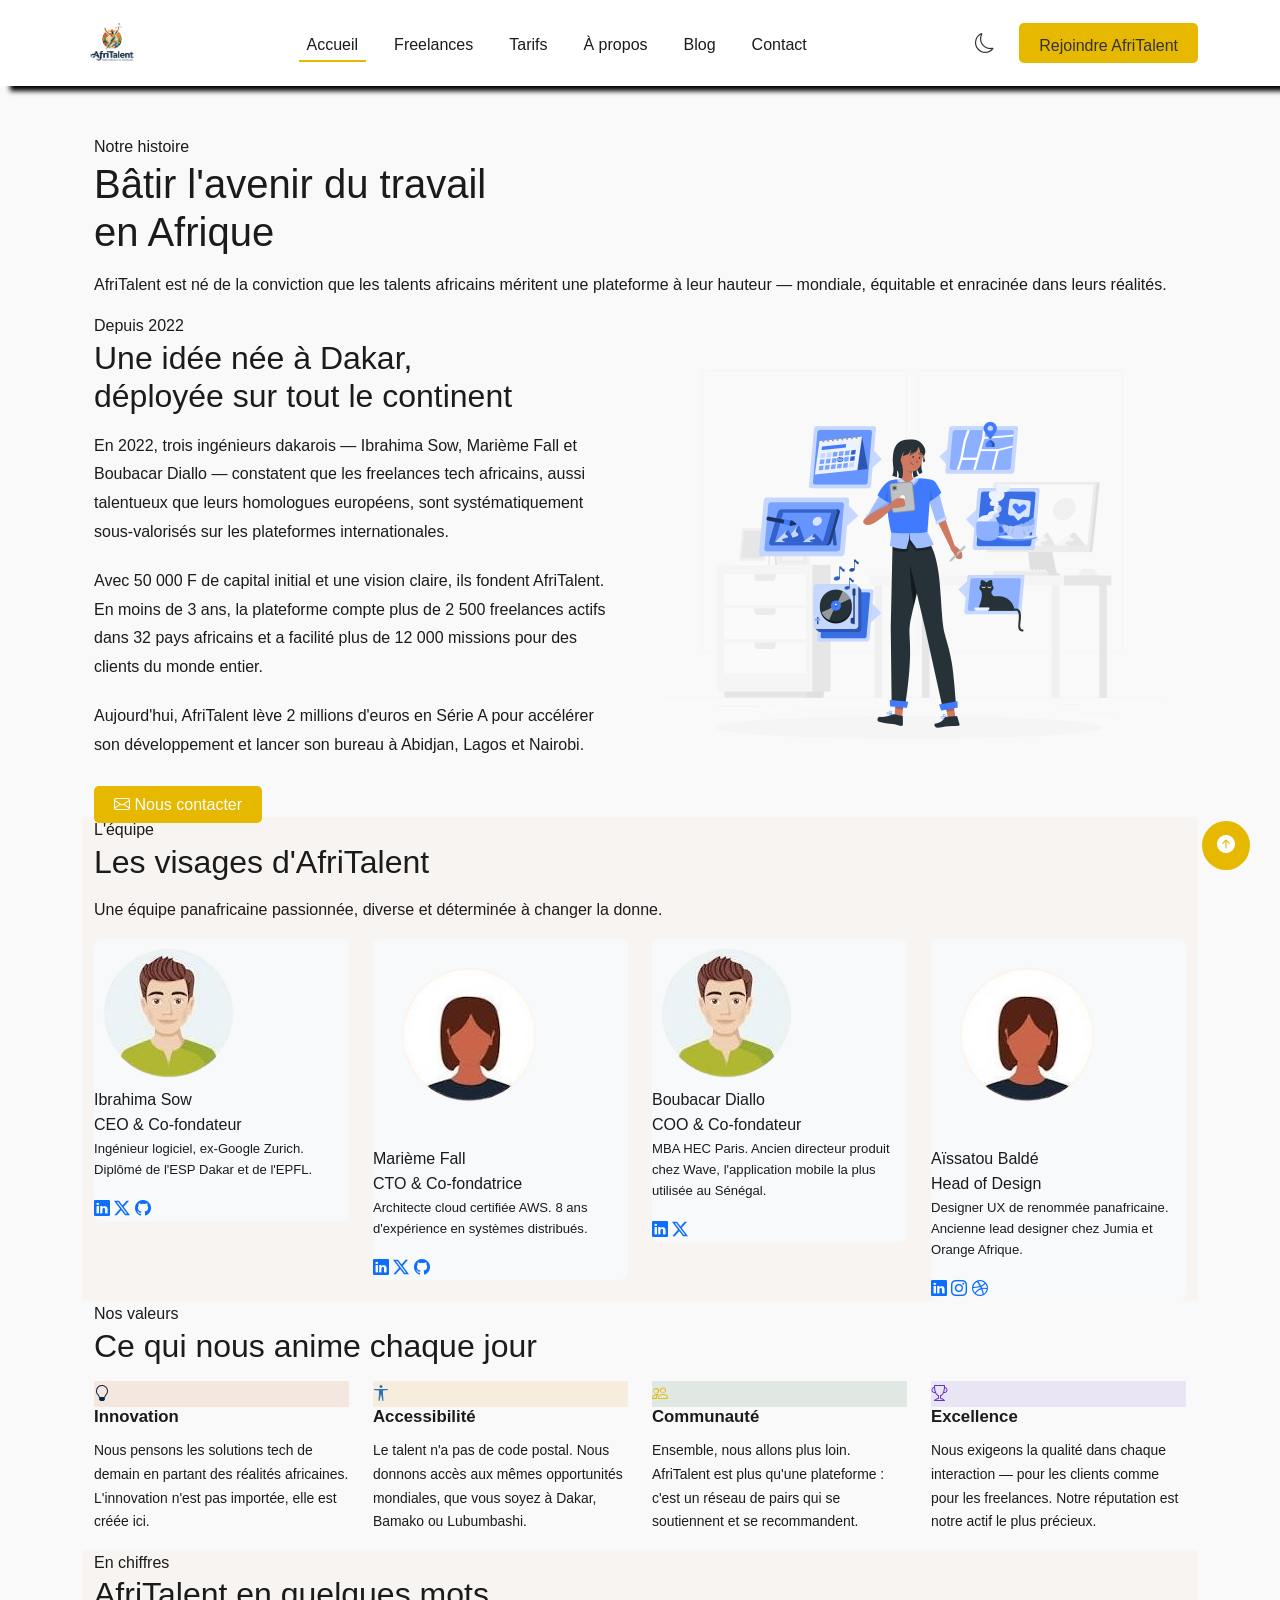
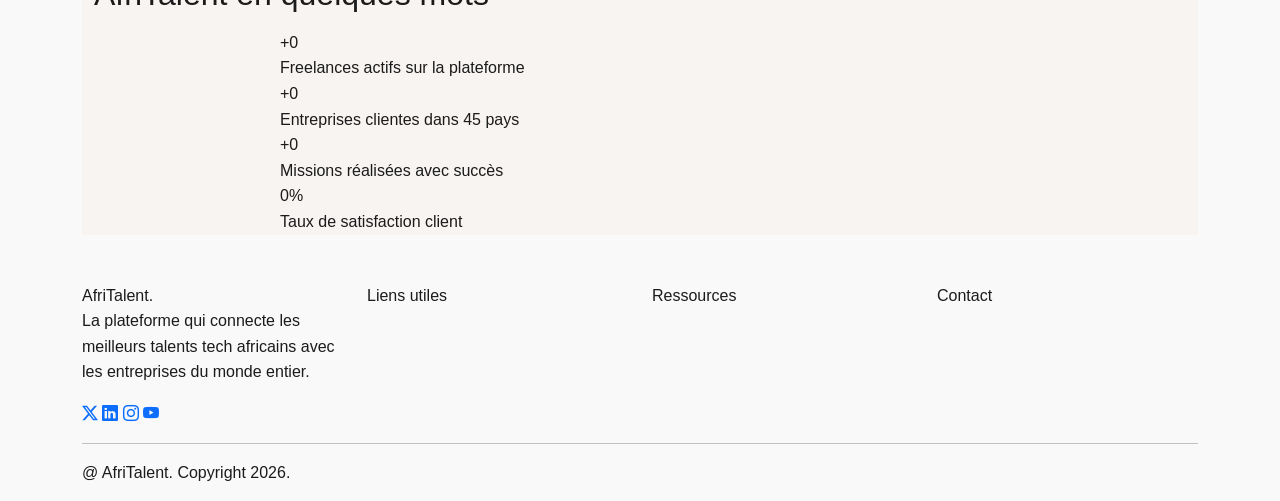
==== commit 58ce86b7: "JS : dark mode avec localStorage, navbar dynamique au scroll" ====
--- a/about.html
+++ b/about.html
@@ -11,7 +11,7 @@
 </head>
 
 <body>
-  <header>
+ <header>
   <nav class="navbar navbar-expand-lg bg-white">
     <div class="container">
 
@@ -53,7 +53,10 @@
           </li>
         </ul>
 
-        <div class="d-flex align-items-center">
+        <div class="d-flex align-items-center gap-4">
+          <button class="theme-btn" id="themeToggle">
+            <i class="bi bi-moon theme-icon"></i>
+          </button>
           <a href="freelances.html" class="btn-primary-custom">
             Rejoindre AfriTalent
           </a>
@@ -227,7 +230,7 @@
       <div class="col-lg-3 col-md-6 fade-in-up">
         <div class="valeur-card">
           <div class="valeur-icon" style="background:rgba(200,96,42,0.12); color:var(--color-primary);">
-            <i class="bi bi-lightbulb" aria-hidden="true"></i>
+            <i class="bi bi-lightbulb"></i>
           </div>
           <h3 style="font-size:1.05rem; font-weight:700; margin-bottom:0.75rem;">Innovation</h3>
           <p style="font-size:0.87rem; color:var(--color-text-muted); line-height:1.7;">
@@ -241,7 +244,7 @@
       <div class="col-lg-3 col-md-6 fade-in-up">
         <div class="valeur-card">
           <div class="valeur-icon" style="background:rgba(232,168,76,0.15); color:var(--color-secondary);">
-            <i class="bi bi-universal-access" aria-hidden="true"></i>
+            <i class="bi bi-universal-access"></i>
           </div>
           <h3 style="font-size:1.05rem; font-weight:700; margin-bottom:0.75rem;">Accessibilité</h3>
           <p style="font-size:0.87rem; color:var(--color-text-muted); line-height:1.7;">
@@ -255,7 +258,7 @@
       <div class="col-lg-3 col-md-6 fade-in-up">
         <div class="valeur-card">
           <div class="valeur-icon" style="background:rgba(45,106,79,0.12); color:var(--color-accent);">
-            <i class="bi bi-people" aria-hidden="true"></i>
+            <i class="bi bi-people"></i>
           </div>
           <h3 style="font-size:1.05rem; font-weight:700; margin-bottom:0.75rem;">Communauté</h3>
           <p style="font-size:0.87rem; color:var(--color-text-muted); line-height:1.7;">
@@ -269,7 +272,7 @@
       <div class="col-lg-3 col-md-6 fade-in-up">
         <div class="valeur-card">
           <div class="valeur-icon" style="background:rgba(100,50,200,0.1); color:#6432C8;">
-            <i class="bi bi-trophy" aria-hidden="true"></i>
+            <i class="bi bi-trophy"></i>
           </div>
           <h3 style="font-size:1.05rem; font-weight:700; margin-bottom:0.75rem;">Excellence</h3>
           <p style="font-size:0.87rem; color:var(--color-text-muted); line-height:1.7;">
@@ -380,9 +383,14 @@
   </div>
 </footer>
 
+ <button id="backToTop" class="back-to-top">
+   <i class="bi bi-arrow-up-circle-fill"></i>
+    </button>
 
   <script src="https://cdn.jsdelivr.net/npm/bootstrap@5.2.3/dist/js/bootstrap.bundle.min.js"></script>
   <script src="js/main.js"></script>
 </body>
 
-</html>+</html>
+
+      
--- a/css/style.css
+++ b/css/style.css
@@ -77,12 +77,53 @@
   color: black;
   border: 1px solid rgb(230, 184, 0);
 }
-
+.theme-btn{
+  border: none;
+  background:transparent;
+  font-size: 20px;
+  cursor: pointer;
+  margin-left: 20px;
+  color: #333;
+}
+body.dark {
+  background: #121212;
+  color: white;
+}
+
+body.dark .navbar {
+  background: #1e1e1e !important;
+}
+
+body.dark .nav-link {
+  color: white !important;
+}
 .navbar a {
   text-decoration: none;
   color: #333;
   padding-bottom: 5px;
   position: relative;
+}
+.back-to-top{
+  position: fixed;
+  bottom: 30px;
+  right: 30px;
+  background: rgb(230, 184, 0);
+  color: white;
+  border: none;
+  padding: 10px 15px;
+  border-radius: 50%;
+  /* display: none; */
+  cursor: pointer;
+  font-size: 18px;
+}
+.back-to-top.show {
+  display: block;
+}
+
+.navbar.scrolled {
+  background: white !important;
+  box-shadow: 0 4px 20px rgba(0,0,0,0.1);
+  padding: 5px 0;
 }
 
 .navbar a::after {
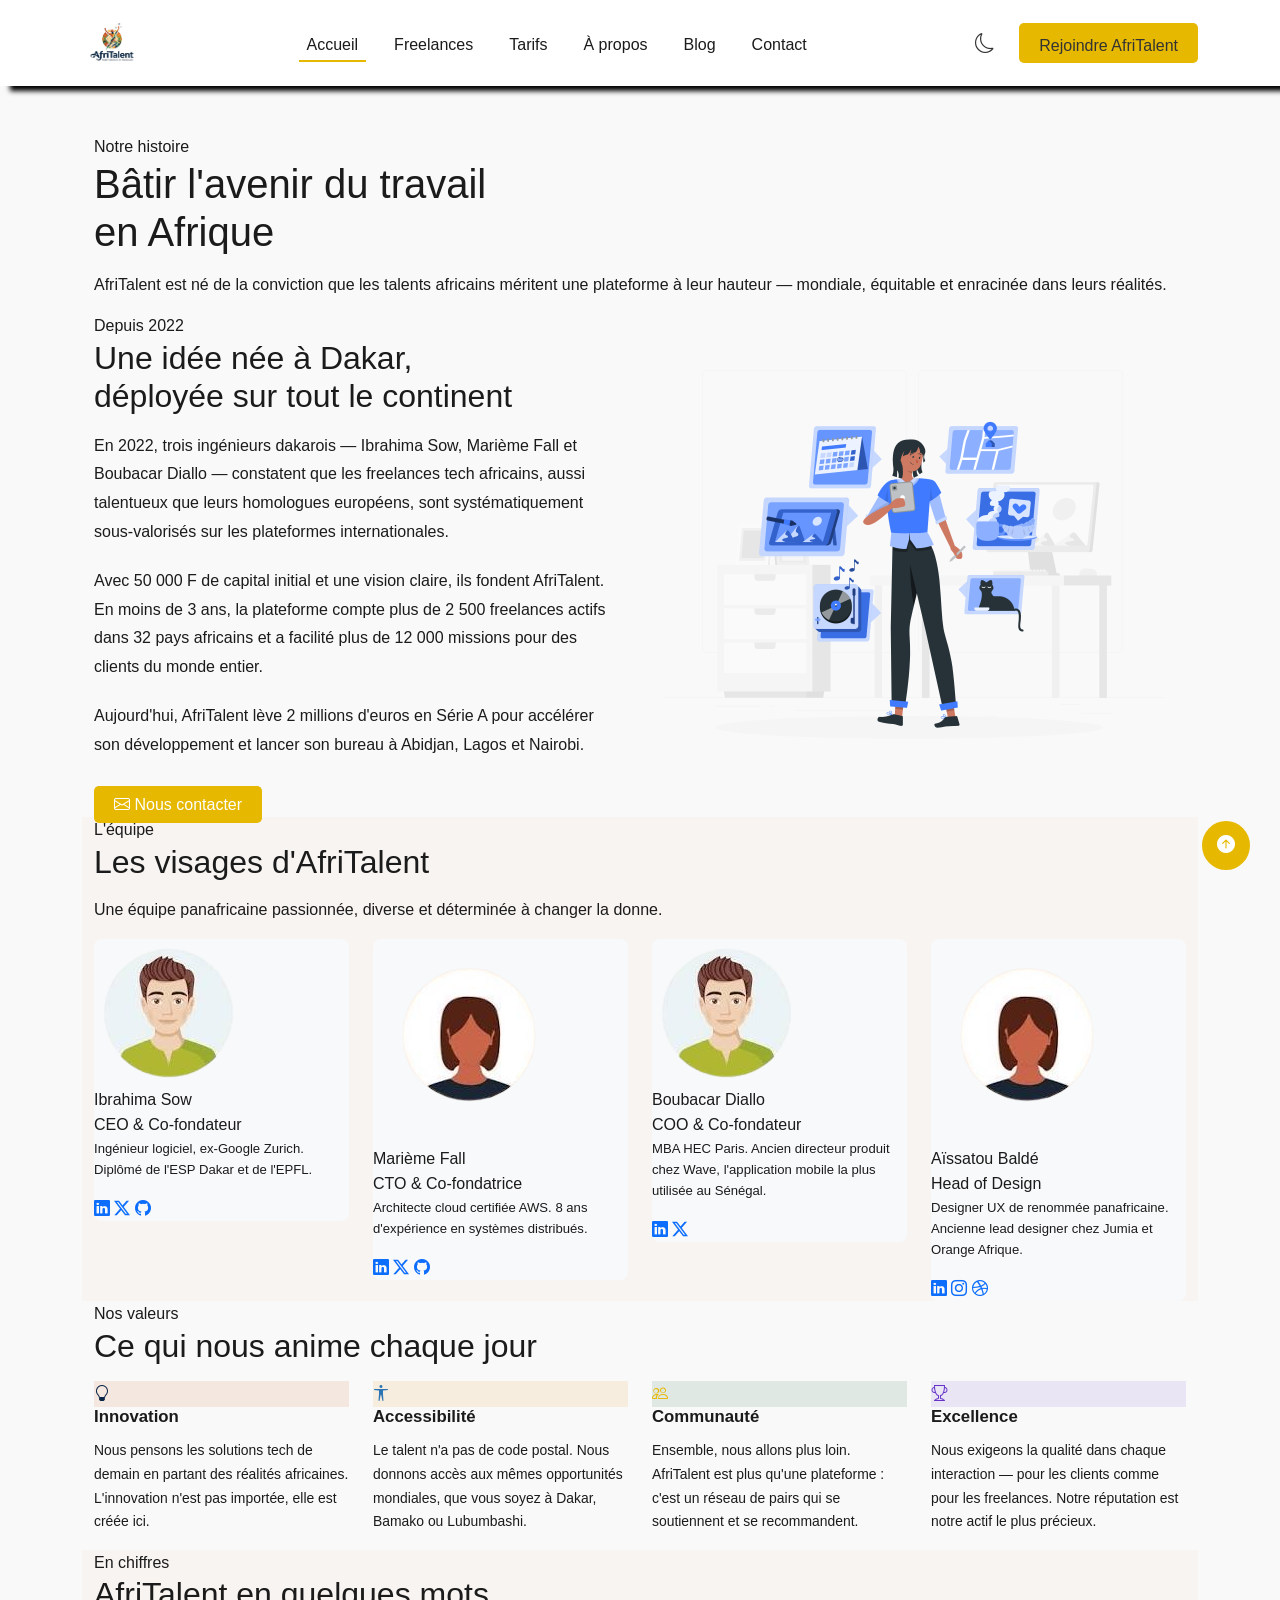
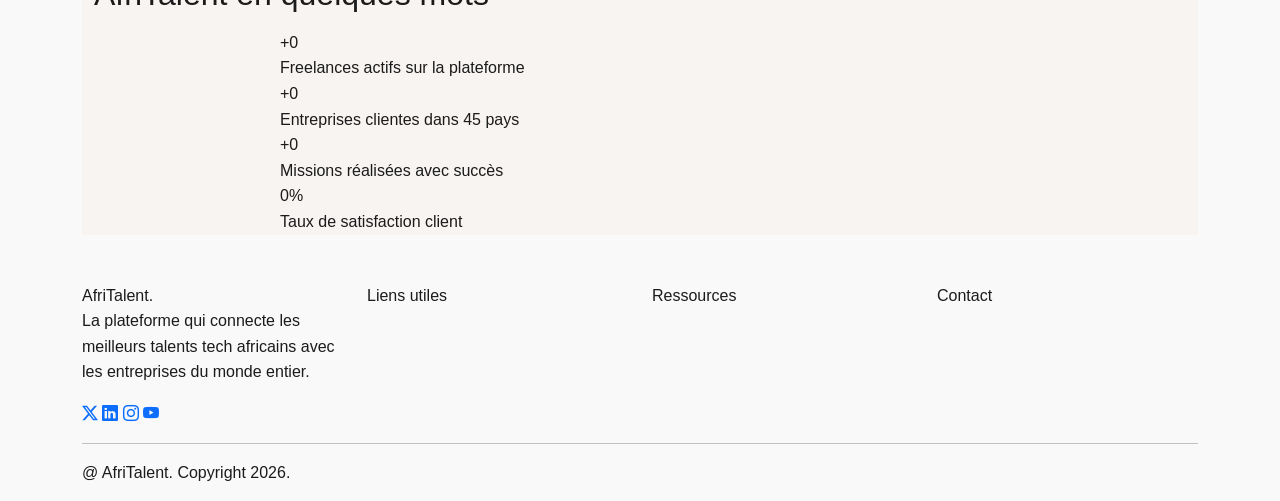
==== commit 9a417fef: "JS : filtrage dynamique des freelances et validation du formulaire de contact" ====
--- a/about.html
+++ b/about.html
@@ -12,7 +12,7 @@
 
 <body>
  <header>
-  <nav class="navbar navbar-expand-lg bg-white">
+  <nav class="navbar navbar-expand-lg bg-white" id="navbar">
     <div class="container">
 
       <a class="navbar-brand img-logo" href="index.html">
@@ -70,7 +70,7 @@
   <main class="container my-5">
     
 
-<section class="page-hero" aria-labelledby="about-title">
+<section class="page-hero fad-section" aria-labelledby="about-title">
   <div class="container">
     <div class="section-eyebrow">Notre histoire</div>
     <h1 class="section-title" id="about-title">Bâtir l'avenir du travail<br>en Afrique</h1>
@@ -82,7 +82,7 @@
 </section>
 
 <!-- NOTRE HISTOIRE -->
-<section class="section-pad" aria-labelledby="histoire-title">
+<section class="section-pad fad-section" aria-labelledby="histoire-title">
   <div class="container">
     <div class="row g-5 align-items-center">
 
@@ -124,7 +124,7 @@
 </section>
 
 
-<section class="section-pad" style="background:rgba(200,96,42,0.03);" aria-labelledby="team-title">
+<section class="section-pad fad-section" style="background:rgba(200,96,42,0.03);" aria-labelledby="team-title">
   <div class="container">
 
     <div class="section-header fade-in-up">
@@ -216,7 +216,7 @@
 </section>
 
 <!-- NOS VALEURS -->
-<section class="section-pad" aria-labelledby="valeurs-title">
+<section class="section-pad fad-section" aria-labelledby="valeurs-title">
   <div class="container">
 
     <div class="section-header fade-in-up">
@@ -287,7 +287,7 @@
 </section>
 
 <!-- CHIFFRES CLÉS (Bento Grid avec compteurs) -->
-<section class="section-pad" style="background:rgba(200,96,42,0.03);" aria-labelledby="chiffres-title">
+<section class="section-pad fad-section" style="background:rgba(200,96,42,0.03);" aria-labelledby="chiffres-title">
   <div class="container">
 
     <div class="section-header fade-in-up">
--- a/css/style.css
+++ b/css/style.css
@@ -348,3 +348,140 @@
 
 
 
+/* CONTAINER */
+.freelance {
+    max-width: 1200px;
+    margin: auto;
+}
+
+/* FILTER BAR */
+.filter-bar {
+    display: flex;
+    flex-wrap: wrap;
+    gap: 10px;
+    justify-content: center;
+    padding: 1rem;
+    background: #111;
+    border-radius: 50px;
+}
+
+.filter-btn {
+    padding: 10px 18px;
+    border-radius: 30px;
+    border: 1px solid #444;
+    background: #000;
+    color: #fff;
+    cursor: pointer;
+    transition: 0.3s;
+}
+
+.filter-btn:hover {
+    background: #222;
+}
+
+.filter-btn.active {
+    background: #ffd700;
+    color: #111;
+    font-weight: bold;
+}
+
+/* CARDS */
+.freelance-card-wrapper {
+    transition: all 0.3s ease;
+}
+
+.freelance-card {
+    background: #fff;
+    border: 1px solid #eee;
+    border-radius: 20px;
+    padding: 20px;
+    text-align: center;
+    transition: 0.3s;
+}
+
+.freelance-card:hover {
+    transform: translateY(-6px);
+    box-shadow: 0 10px 25px rgba(0,0,0,0.15);
+}
+
+/* AVATAR */
+.freelance-avatar {
+    width: 90px;
+    height: 90px;
+    margin: auto;
+    border-radius: 50%;
+    overflow: hidden;
+    border: 3px solid #ffd700;
+}
+
+.freelance-avatar img {
+    width: 100%;
+    height: 100%;
+    object-fit: cover;
+}
+
+/* TEXT */
+.freelance-name {
+    font-size: 18px;
+    margin: 10px 0 5px;
+    color: #111;
+}
+
+.freelance-specialty {
+    color: #111;
+    background: #fff7cc;
+    display: inline-block;
+    padding: 4px 10px;
+    border-radius: 20px;
+    font-size: 12px;
+}
+
+/* BIO */
+.freelance-bio {
+    font-size: 13px;
+    color: #444;
+    margin: 10px 0;
+}
+
+/* TAGS */
+.skill-tags span {
+    display: inline-block;
+    background: #fff7cc;
+    color: #111;
+    padding: 4px 10px;
+    border-radius: 15px;
+    font-size: 11px;
+    margin: 3px;
+}
+
+/* PRICE */
+.freelance-rate {
+    font-size: 20px;
+    font-weight: bold;
+    margin: 10px 0;
+    color: #111;
+}
+
+/* BUTTON */
+.btn-custom {
+    display: inline-block;
+    padding: 10px 15px;
+    background: #111;
+    color: #ffd700;
+    text-decoration: none;
+    border-radius: 30px;
+    transition: 0.3s;
+}
+
+.btn-custom:hover {
+    background: #ffd700;
+    color: #111;
+}
+
+/* HIDE */
+.hide {
+    display: none !important;
+}
+
+
+
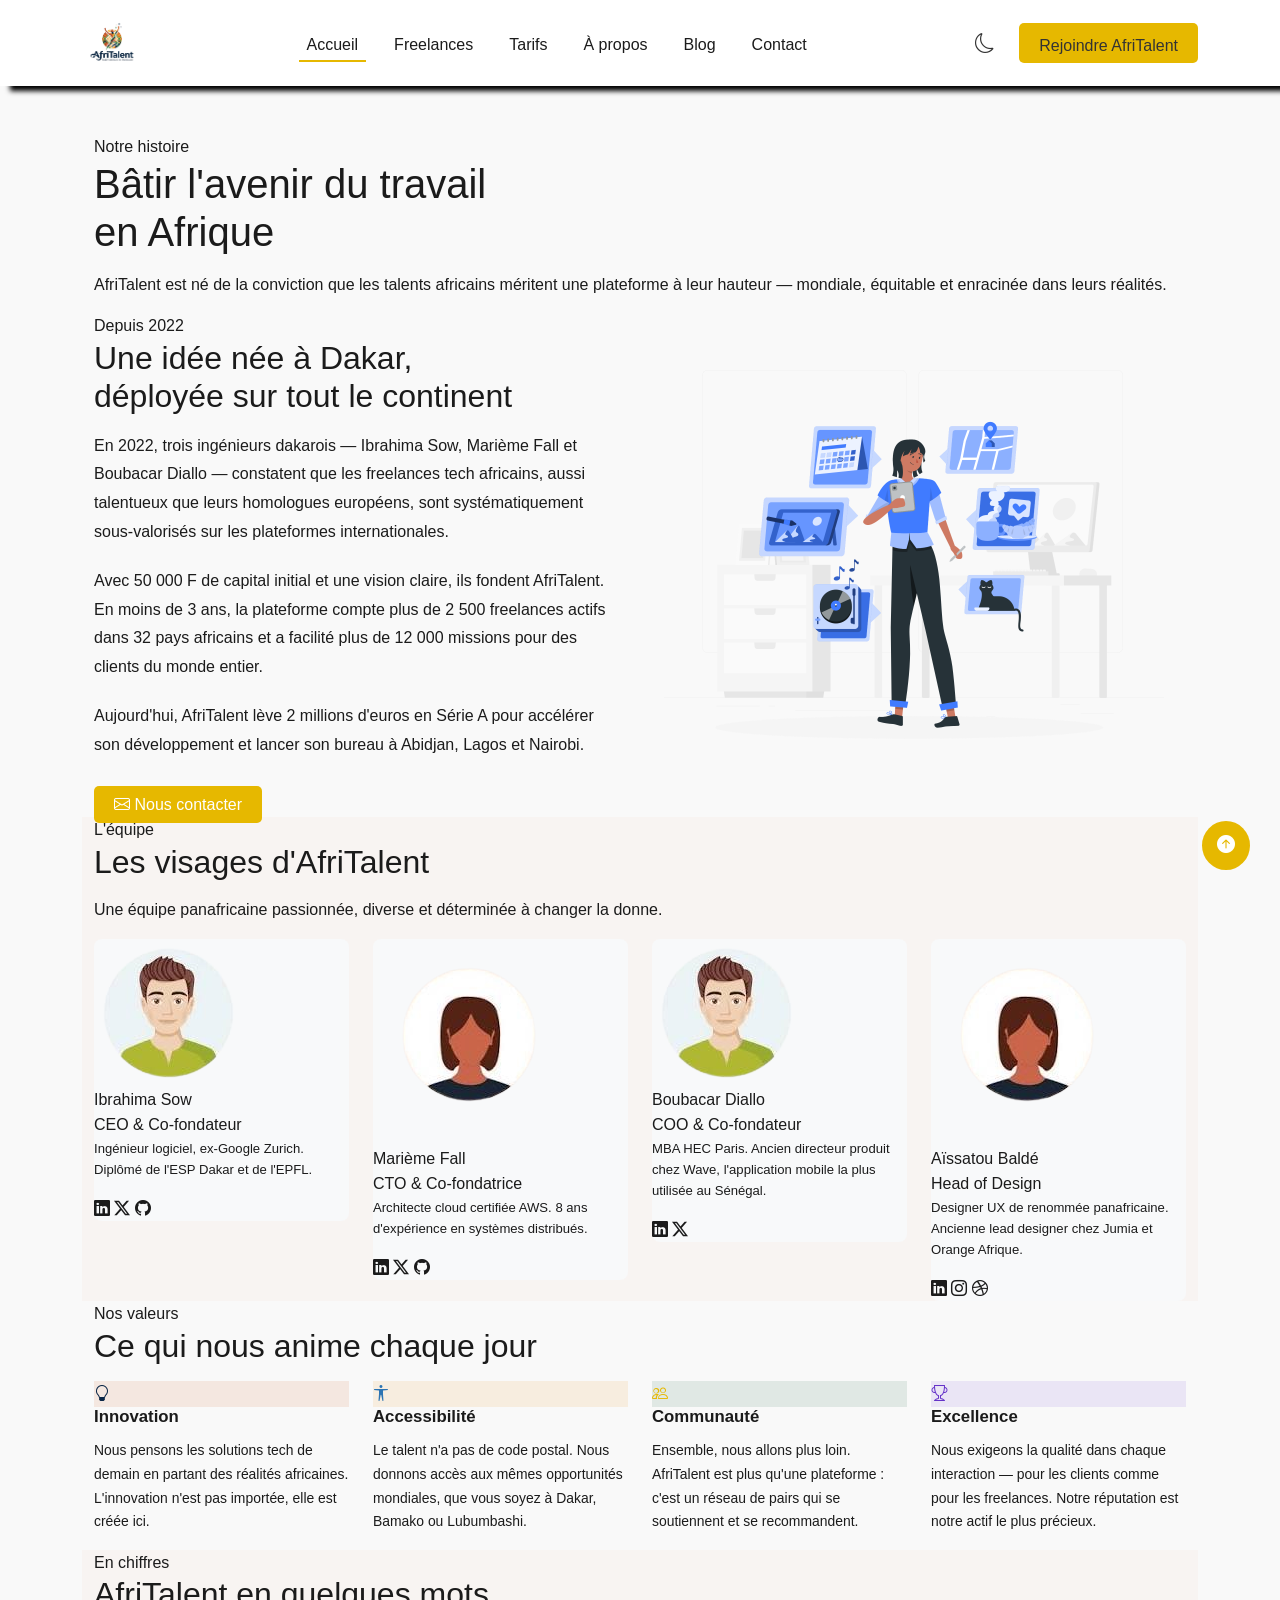
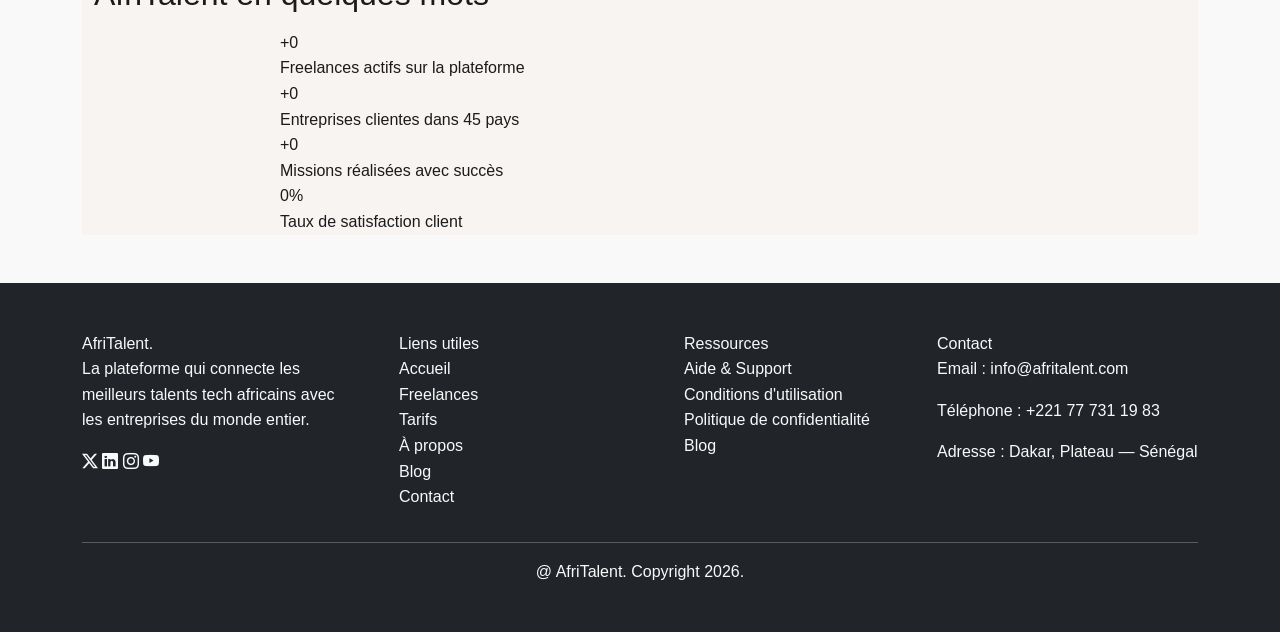
==== commit 5286789b: "Finalisation : corrections responsive, optimisation du code et commentaires" ====
--- a/about.html
+++ b/about.html
@@ -1,396 +1,494 @@
-<!DOCTYPE html>
-<html lang="en">
+<!doctype html>
+<html lang="fr">
 
 <head>
   <meta charset="UTF-8">
   <meta name="viewport" content="width=device-width, initial-scale=1.0">
-  <title>about</title>
+  <title>À propos — AfriTalent</title>
   <link href="https://cdn.jsdelivr.net/npm/bootstrap@5.2.3/dist/css/bootstrap.min.css" rel="stylesheet">
-    <link rel="stylesheet" href="https://cdn.jsdelivr.net/npm/bootstrap-icons@1.11.3/font/bootstrap-icons.min.css" />
+  <link rel="stylesheet" href="https://cdn.jsdelivr.net/npm/bootstrap-icons@1.11.3/font/bootstrap-icons.min.css">
   <link rel="stylesheet" href="css/style.css">
 </head>
 
 <body>
- <header>
-  <nav class="navbar navbar-expand-lg bg-white" id="navbar">
+  <header>
+    <nav class="navbar navbar-expand-lg bg-white" id="navbar">
+      <div class="container">
+        <a class="navbar-brand img-logo" href="index.html">
+          <img src="images/logo.png" alt="AfriTalent Logo">
+        </a>
+
+        <button class="navbar-toggler" type="button" data-bs-toggle="collapse" data-bs-target="#navbarNav"
+          aria-controls="navbarNav" aria-expanded="false" aria-label="Ouvrir le menu">
+          <span class="navbar-toggler-icon"></span>
+        </button>
+
+        <div class="collapse navbar-collapse" id="navbarNav">
+          <ul class="navbar-nav mx-auto gap-1">
+            <li class="nav-item">
+              <a class="nav-link active" href="index.html">Accueil</a>
+            </li>
+            <li class="nav-item">
+              <a class="nav-link" href="freelances.html">Freelances</a>
+            </li>
+            <li class="nav-item">
+              <a class="nav-link" href="tarifs.html">Tarifs</a>
+            </li>
+            <li class="nav-item">
+              <a class="nav-link" href="about.html">À propos</a>
+            </li>
+            <li class="nav-item">
+              <a class="nav-link" href="#blog">Blog</a>
+            </li>
+            <li class="nav-item">
+              <a class="nav-link" href="contact.html">Contact</a>
+            </li>
+          </ul>
+
+          <div class="d-flex align-items-center gap-4">
+            <button class="theme-btn" id="themeToggle">
+              <i class="bi bi-moon theme-icon"></i>
+            </button>
+            <a href="freelances.html" class="btn-primary-custom">
+              Rejoindre AfriTalent
+            </a>
+          </div>
+        </div>
+      </div>
+    </nav>
+  </header>
+
+  <main class="container my-5">
+    <!-- HERO -->
+    <section class="page-hero fad-section" aria-labelledby="about-title">
+      <div class="container">
+        <div class="section-eyebrow">Notre histoire</div>
+        <h1 class="section-title" id="about-title">
+          Bâtir l'avenir du travail<br>en Afrique
+        </h1>
+        <p class="section-desc">
+          AfriTalent est né de la conviction que les talents africains
+          méritent une plateforme à leur hauteur — mondiale, équitable et
+          enracinée dans leurs réalités.
+        </p>
+      </div>
+    </section>
+
+    <!-- NOTRE HISTOIRE -->
+    <section class="section-pad fad-section" aria-labelledby="histoire-title">
+      <div class="container">
+        <div class="row g-5 align-items-center">
+          <!-- Texte -->
+          <div class="col-lg-6 fade-in-up">
+            <div class="section-eyebrow">Depuis 2022</div>
+            <h2 class="section-title" id="histoire-title">
+              Une idée née à Dakar,<br>déployée sur tout le continent
+            </h2>
+            <p style="
+                  color: var(--color-text-muted);
+                  margin-bottom: 1.25rem;
+                  line-height: 1.8;
+                ">
+              En 2022, trois ingénieurs dakarois — Ibrahima Sow, Marième Fall
+              et Boubacar Diallo — constatent que les freelances tech
+              africains, aussi talentueux que leurs homologues européens, sont
+              systématiquement sous-valorisés sur les plateformes
+              internationales.
+            </p>
+            <p style="
+                  color: var(--color-text-muted);
+                  margin-bottom: 1.25rem;
+                  line-height: 1.8;
+                ">
+              Avec 50 000 F de capital initial et une vision claire, ils
+              fondent AfriTalent. En moins de 3 ans, la plateforme compte plus
+              de 2 500 freelances actifs dans 32 pays africains et a facilité
+              plus de 12 000 missions pour des clients du monde entier.
+            </p>
+            <p style="color: var(--color-text-muted); line-height: 1.8">
+              Aujourd'hui, AfriTalent lève 2 millions d'euros en Série A pour
+              accélérer son développement et lancer son bureau à Abidjan,
+              Lagos et Nairobi.
+            </p>
+            <div style="margin-top: 2rem">
+              <a href="contact.html" class="btn-primary-custom" aria-label="Contacter l'équipe d'AfriTalent">
+                <i class="bi bi-envelope" aria-hidden="true"></i>
+                Nous contacter
+              </a>
+            </div>
+          </div>
+          <div class="col-lg-6 fade-in-up">
+            <div class="histoire-img">
+              <img src="images/abou.png" alt="L'équipe AfriTalent au travail à Dakar" style="height: 500px">
+            </div>
+          </div>
+        </div>
+      </div>
+    </section>
+
+    <!-- ÉQUIPE -->
+    <section class="section-pad fad-section" style="background: rgba(200, 96, 42, 0.03)" aria-labelledby="team-title">
+      <div class="container">
+        <div class="section-header fade-in-up">
+          <div class="section-eyebrow">L'équipe</div>
+          <h2 class="section-title" id="team-title">
+            Les visages d'AfriTalent
+          </h2>
+          <p class="section-desc">
+            Une équipe panafricaine passionnée, diverse et déterminée à
+            changer la donne.
+          </p>
+        </div>
+
+        <div class="row g-4">
+          <div class="col-lg-3 col-md-6 fade-in-up">
+            <div class="team-card bg-light rounded-3">
+              <!-- CORRECTION : role en double supprimé -->
+              <div class="team-avatar" role="img" aria-label="Photo de Ibrahima Sow">
+                <img src="images/hom.png" alt="Photo de Ibrahima Sow">
+              </div>
+              <div class="team-name">Ibrahima Sow</div>
+              <div class="team-role">CEO & Co-fondateur</div>
+              <p style="
+                    font-size: 0.82rem;
+                    color: var(--color-text-muted);
+                    margin-bottom: 1rem;
+                  ">
+                Ingénieur logiciel, ex-Google Zurich. Diplômé de l'ESP Dakar
+                et de l'EPFL.
+              </p>
+              <div class="team-social" role="list" aria-label="Réseaux sociaux de Ibrahima Sow">
+                <a href="#" class="team-social-link" aria-label="LinkedIn de Ibrahima Sow"><i class="bi bi-linkedin"
+                    aria-hidden="true"></i></a>
+                <a href="#" class="team-social-link" aria-label="Twitter de Ibrahima Sow"><i class="bi bi-twitter-x"
+                    aria-hidden="true"></i></a>
+                <a href="#" class="team-social-link" aria-label="GitHub de Ibrahima Sow"><i class="bi bi-github"
+                    aria-hidden="true"></i></a>
+              </div>
+            </div>
+          </div>
+
+          <div class="col-lg-3 col-md-6 fade-in-up">
+            <div class="team-card bg-light rounded-3">
+              <div class="team-avatar" role="img" aria-label="Photo de Marième Fall">
+                <img src="images/fmm.png" alt="Photo de Marième Fall">
+              </div>
+              <div class="team-name">Marième Fall</div>
+              <div class="team-role">CTO & Co-fondatrice</div>
+              <p style="
+                    font-size: 0.82rem;
+                    color: var(--color-text-muted);
+                    margin-bottom: 1rem;
+                  ">
+                Architecte cloud certifiée AWS. 8 ans d'expérience en systèmes
+                distribués.
+              </p>
+              <div class="team-social" role="list" aria-label="Réseaux sociaux de Marième Fall">
+                <a href="#" class="team-social-link" aria-label="LinkedIn de Marième Fall"><i class="bi bi-linkedin"
+                    aria-hidden="true"></i></a>
+                <a href="#" class="team-social-link" aria-label="Twitter de Marième Fall"><i class="bi bi-twitter-x"
+                    aria-hidden="true"></i></a>
+                <a href="#" class="team-social-link" aria-label="GitHub de Marième Fall"><i class="bi bi-github"
+                    aria-hidden="true"></i></a>
+              </div>
+            </div>
+          </div>
+
+          <div class="col-lg-3 col-md-6 fade-in-up">
+            <div class="team-card bg-light rounded-3">
+              <div class="team-avatar" role="img" aria-label="Photo de Boubacar Diallo">
+                <img src="images/hom.png" alt="Photo de Boubacar Diallo">
+              </div>
+              <div class="team-name">Boubacar Diallo</div>
+              <div class="team-role">COO & Co-fondateur</div>
+              <p style="
+                    font-size: 0.82rem;
+                    color: var(--color-text-muted);
+                    margin-bottom: 1rem;
+                  ">
+                MBA HEC Paris. Ancien directeur produit chez Wave,
+                l'application mobile la plus utilisée au Sénégal.
+              </p>
+              <div class="team-social" role="list" aria-label="Réseaux sociaux de Boubacar Diallo">
+                <a href="#" class="team-social-link" aria-label="LinkedIn de Boubacar Diallo"><i class="bi bi-linkedin"
+                    aria-hidden="true"></i></a>
+                <a href="#" class="team-social-link" aria-label="Twitter de Boubacar Diallo"><i class="bi bi-twitter-x"
+                    aria-hidden="true"></i></a>
+              </div>
+            </div>
+          </div>
+
+          <div class="col-lg-3 col-md-6 fade-in-up">
+            <div class="team-card bg-light rounded-3">
+              <div class="team-avatar" role="img" aria-label="Photo de Aïssatou Baldé">
+                <img src="images/fmm.png" alt="Photo de Aïssatou Baldé">
+              </div>
+              <div class="team-name">Aïssatou Baldé</div>
+              <div class="team-role">Head of Design</div>
+              <p style="
+                    font-size: 0.82rem;
+                    color: var(--color-text-muted);
+                    margin-bottom: 1rem;
+                  ">
+                Designer UX de renommée panafricaine. Ancienne lead designer
+                chez Jumia et Orange Afrique.
+              </p>
+              <div class="team-social" role="list" aria-label="Réseaux sociaux de Aïssatou Baldé">
+                <a href="#" class="team-social-link" aria-label="LinkedIn de Aïssatou Baldé"><i class="bi bi-linkedin"
+                    aria-hidden="true"></i></a>
+                <a href="#" class="team-social-link" aria-label="Instagram de Aïssatou Baldé"><i class="bi bi-instagram"
+                    aria-hidden="true"></i></a>
+                <a href="#" class="team-social-link" aria-label="Dribbble de Aïssatou Baldé"><i class="bi bi-dribbble"
+                    aria-hidden="true"></i></a>
+              </div>
+            </div>
+          </div>
+        </div>
+      </div>
+    </section>
+
+    <!-- NOS VALEURS -->
+    <section class="section-pad fad-section" aria-labelledby="valeurs-title">
+      <div class="container">
+        <div class="section-header fade-in-up">
+          <div class="section-eyebrow">Nos valeurs</div>
+          <h2 class="section-title" id="valeurs-title">
+            Ce qui nous anime chaque jour
+          </h2>
+        </div>
+
+        <div class="row g-4">
+          <div class="col-lg-3 col-md-6 fade-in-up">
+            <div class="valeur-card">
+              <div class="valeur-icon" style="
+                    background: rgba(200, 96, 42, 0.12);
+                    color: var(--color-primary);
+                  ">
+                <i class="bi bi-lightbulb"></i>
+              </div>
+              <h3 style="
+                    font-size: 1.05rem;
+                    font-weight: 700;
+                    margin-bottom: 0.75rem;
+                  ">
+                Innovation
+              </h3>
+              <p style="
+                    font-size: 0.87rem;
+                    color: var(--color-text-muted);
+                    line-height: 1.7;
+                  ">
+                Nous pensons les solutions tech de demain en partant des
+                réalités africaines. L'innovation n'est pas importée, elle est
+                créée ici.
+              </p>
+            </div>
+          </div>
+
+          <div class="col-lg-3 col-md-6 fade-in-up">
+            <div class="valeur-card">
+              <div class="valeur-icon" style="
+                    background: rgba(232, 168, 76, 0.15);
+                    color: var(--color-secondary);
+                  ">
+                <i class="bi bi-universal-access"></i>
+              </div>
+              <h3 style="
+                    font-size: 1.05rem;
+                    font-weight: 700;
+                    margin-bottom: 0.75rem;
+                  ">
+                Accessibilité
+              </h3>
+              <p style="
+                    font-size: 0.87rem;
+                    color: var(--color-text-muted);
+                    line-height: 1.7;
+                  ">
+                Le talent n'a pas de code postal. Nous donnons accès aux mêmes
+                opportunités mondiales, que vous soyez à Dakar, Bamako ou
+                Lubumbashi.
+              </p>
+            </div>
+          </div>
+
+          <div class="col-lg-3 col-md-6 fade-in-up">
+            <div class="valeur-card">
+              <div class="valeur-icon" style="
+                    background: rgba(45, 106, 79, 0.12);
+                    color: var(--color-accent);
+                  ">
+                <i class="bi bi-people"></i>
+              </div>
+              <h3 style="
+                    font-size: 1.05rem;
+                    font-weight: 700;
+                    margin-bottom: 0.75rem;
+                  ">
+                Communauté
+              </h3>
+              <p style="
+                    font-size: 0.87rem;
+                    color: var(--color-text-muted);
+                    line-height: 1.7;
+                  ">
+                Ensemble, nous allons plus loin. AfriTalent est plus qu'une
+                plateforme : c'est un réseau de pairs qui se soutiennent et se
+                recommandent.
+              </p>
+            </div>
+          </div>
+
+          <div class="col-lg-3 col-md-6 fade-in-up">
+            <div class="valeur-card">
+              <div class="valeur-icon" style="background: rgba(100, 50, 200, 0.1); color: #6432c8">
+                <i class="bi bi-trophy"></i>
+              </div>
+              <h3 style="
+                    font-size: 1.05rem;
+                    font-weight: 700;
+                    margin-bottom: 0.75rem;
+                  ">
+                Excellence
+              </h3>
+              <p style="
+                    font-size: 0.87rem;
+                    color: var(--color-text-muted);
+                    line-height: 1.7;
+                  ">
+                Nous exigeons la qualité dans chaque interaction — pour les
+                clients comme pour les freelances. Notre réputation est notre
+                actif le plus précieux.
+              </p>
+            </div>
+          </div>
+        </div>
+      </div>
+    </section>
+
+    <section class="section-pad fad-section" style="background: rgba(200, 96, 42, 0.03)"
+      aria-labelledby="chiffres-title">
+      <div class="container">
+        <div class="section-header fade-in-up">
+          <div class="section-eyebrow">En chiffres</div>
+          <h2 class="section-title" id="chiffres-title">
+            AfriTalent en quelques mots
+          </h2>
+        </div>
+
+        <div class="row justify-content-center">
+          <div class="col-lg-8">
+            <div class="chiffre-bento fade-in-up">
+              <div class="chiffre-card">
+                <div class="chiffre-number">
+                  <span data-count="2500" data-prefix="+" aria-live="polite">+0</span>
+                </div>
+                <div class="chiffre-label">
+                  Freelances actifs sur la plateforme
+                </div>
+              </div>
+
+              <div class="chiffre-card">
+                <div class="chiffre-number">
+                  <span data-count="800" data-prefix="+" aria-live="polite">+0</span>
+                </div>
+                <div class="chiffre-label">
+                  Entreprises clientes dans 45 pays
+                </div>
+              </div>
+
+              <div class="chiffre-card">
+                <div class="chiffre-number">
+                  <span data-count="12000" data-prefix="+" aria-live="polite">+0</span>
+                </div>
+                <div class="chiffre-label">
+                  Missions réalisées avec succès
+                </div>
+              </div>
+
+              <div class="chiffre-card">
+                <div class="chiffre-number">
+                  <span data-count="98" data-suffix="%" aria-live="polite">0%</span>
+                </div>
+                <div class="chiffre-label">Taux de satisfaction client</div>
+              </div>
+            </div>
+          </div>
+        </div>
+      </div>
+    </section>
+  </main>
+
+  <footer class="footer py-5 bg-dark text-light mt-5">
     <div class="container">
-
-      <a class="navbar-brand img-logo" href="index.html">
-        <img src="images/logo.png" alt="AfriTalent Logo">
-      </a>
-
-      <button
-        class="navbar-toggler"
-        type="button"
-        data-bs-toggle="collapse"
-        data-bs-target="#navbarNav"
-        aria-controls="navbarNav"
-        aria-expanded="false"
-        aria-label="Ouvrir le menu">
-        <span class="navbar-toggler-icon"></span>
-      </button>
-
-      <div class="collapse navbar-collapse" id="navbarNav">
-
-        <ul class="navbar-nav mx-auto gap-1">
-          <li class="nav-item">
-            <a class="nav-link active" href="index.html">Accueil</a>
-          </li>
-          <li class="nav-item">
-            <a class="nav-link" href="freelances.html">Freelances</a>
-          </li>
-          <li class="nav-item">
-            <a class="nav-link" href="tarifs.html">Tarifs</a>
-          </li>
-          <li class="nav-item">
-            <a class="nav-link" href="about.html">À propos</a>
-          </li>
-          <li class="nav-item">
-            <a class="nav-link" href="#blog">Blog</a>
-          </li>
-          <li class="nav-item">
-            <a class="nav-link" href="contact.html">Contact</a>
-          </li>
-        </ul>
-
-        <div class="d-flex align-items-center gap-4">
-          <button class="theme-btn" id="themeToggle">
-            <i class="bi bi-moon theme-icon"></i>
-          </button>
-          <a href="freelances.html" class="btn-primary-custom">
-            Rejoindre AfriTalent
-          </a>
-        </div>
-
-      </div>
- </div>
-  </nav>
-</header>
-
-  <main class="container my-5">
-    
-
-<section class="page-hero fad-section" aria-labelledby="about-title">
-  <div class="container">
-    <div class="section-eyebrow">Notre histoire</div>
-    <h1 class="section-title" id="about-title">Bâtir l'avenir du travail<br>en Afrique</h1>
-    <p class="section-desc">
-      AfriTalent est né de la conviction que les talents africains méritent une plateforme
-      à leur hauteur — mondiale, équitable et enracinée dans leurs réalités.
-    </p>
-  </div>
-</section>
-
-<!-- NOTRE HISTOIRE -->
-<section class="section-pad fad-section" aria-labelledby="histoire-title">
-  <div class="container">
-    <div class="row g-5 align-items-center">
-
-      <!-- Texte -->
-      <div class="col-lg-6 fade-in-up">
-        <div class="section-eyebrow">Depuis 2022</div>
-        <h2 class="section-title" id="histoire-title">Une idée née à Dakar, <br>déployée sur tout le continent</h2>
-        <p style="color:var(--color-text-muted); margin-bottom:1.25rem; line-height:1.8;">
-          En 2022, trois ingénieurs dakarois — Ibrahima Sow, Marième Fall et Boubacar Diallo —
-          constatent que les freelances tech africains, aussi talentueux que leurs homologues
-          européens, sont systématiquement sous-valorisés sur les plateformes internationales.
-        </p>
-        <p style="color:var(--color-text-muted); margin-bottom:1.25rem; line-height:1.8;">
-          Avec 50 000 F de capital initial et une vision claire, ils fondent AfriTalent.
-          En moins de 3 ans, la plateforme compte plus de 2 500 freelances actifs dans
-          32 pays africains et a facilité plus de 12 000 missions pour des clients du monde entier.
-        </p>
-        <p style="color:var(--color-text-muted); line-height:1.8;">
-          Aujourd'hui, AfriTalent lève 2 millions d'euros en Série A pour accélérer
-          son développement et lancer son bureau à Abidjan, Lagos et Nairobi.
-        </p>
-        <div style="margin-top:2rem;">
-          <a href="contact.html" class="btn-primary-custom" aria-label="Contacter l'équipe d'AfriTalent">
-            <i class="bi bi-envelope" aria-hidden="true"></i>
-            Nous contacter
-          </a>
-        </div>
-      </div>
-
-      <!-- Image -->
-      <div class="col-lg-6 fade-in-up">
-        <div class="histoire-img"  role="img" aria-label="L'équipe AfriTalent au travail à Dakar">
-          <img src="images/About me-rafiki.png" style="height: 500px;"  alt="">
-        </div>
-      </div>
-
-    </div>
-  </div>
-</section>
-
-
-<section class="section-pad fad-section" style="background:rgba(200,96,42,0.03);" aria-labelledby="team-title">
-  <div class="container">
-
-    <div class="section-header fade-in-up">
-      <div class="section-eyebrow">L'équipe</div>
-      <h2 class="section-title" id="team-title">Les visages d'AfriTalent</h2>
-      <p class="section-desc">Une équipe panafricaine passionnée, diverse et déterminée à changer la donne.</p>
-    </div>
-
-    <div class="row g-4">
-
-      <!-- Membre 1 -->
-      <div class="col-lg-3 col-md-6 fade-in-up">
-        <div class="team-card bg-light rounded-3">
-          <div class="team-avatar" role="img" aria-label="Photo de Ibrahima Sow">
-
-            <img src="images/hom.png" alt="">
-          </div>
-          <div class="team-name">Ibrahima Sow</div>
-          <div class="team-role">CEO & Co-fondateur</div>
-          <p style="font-size:0.82rem; color:var(--color-text-muted); margin-bottom:1rem;">
-            Ingénieur logiciel, ex-Google Zurich. Diplômé de l'ESP Dakar et de l'EPFL.
+      <div class="row g-4">
+        <div class="col-lg-3 col-md-6">
+          <div class="footer-brand">AfriTalent<span>.</span></div>
+          <p class="footer-desc">
+            La plateforme qui connecte les meilleurs talents tech africains
+            avec les entreprises du monde entier.
           </p>
-          <div class="team-social" aria-label="Réseaux sociaux de Ibrahima Sow">
-            <a href="#" class="team-social-link" aria-label="LinkedIn de Ibrahima Sow"><i class="bi bi-linkedin" aria-hidden="true"></i></a>
-            <a href="#" class="team-social-link" aria-label="Twitter de Ibrahima Sow"><i class="bi bi-twitter-x" aria-hidden="true"></i></a>
-            <a href="#" class="team-social-link" aria-label="GitHub de Ibrahima Sow"><i class="bi bi-github" aria-hidden="true"></i></a>
-          </div>
-        </div>
-      </div>
-
-      <!-- Membre 2 -->
-      <div class="col-lg-3 col-md-6 fade-in-up">
-        <div class="team-card bg-light rounded-3">
-          <div class="team-avatar" role="img" aria-label="Photo de Marième Fall">
-            <img src="images/fmm.png" alt="">
-          </div>
-          <div class="team-name">Marième Fall</div>
-          <div class="team-role">CTO & Co-fondatrice</div>
-          <p style="font-size:0.82rem; color:var(--color-text-muted); margin-bottom:1rem;">
-            Architecte cloud certifiée AWS. 8 ans d'expérience en systèmes distribués.
+          <div class="footer-social" role="navigation" aria-label="Réseaux sociaux AfriTalent">
+            <a href="#" class="social-icon" aria-label="Twitter AfriTalent"><i class="bi bi-twitter-x"
+                aria-hidden="true"></i></a>
+            <a href="#" class="social-icon" aria-label="LinkedIn AfriTalent"><i class="bi bi-linkedin"
+                aria-hidden="true"></i></a>
+            <a href="#" class="social-icon" aria-label="Instagram AfriTalent"><i class="bi bi-instagram"
+                aria-hidden="true"></i></a>
+            <a href="#" class="social-icon" aria-label="YouTube AfriTalent"><i class="bi bi-youtube"
+                aria-hidden="true"></i></a>
+          </div>
+        </div>
+
+        <div class="col-lg-3 col-md-6">
+          <ul class="footer-links">
+            <li class="footer-heading">Liens utiles</li>
+            <li><a href="index.html">Accueil</a></li>
+            <li><a href="freelances.html">Freelances</a></li>
+            <li><a href="tarifs.html">Tarifs</a></li>
+            <li><a href="about.html">À propos</a></li>
+            <li><a href="#blog">Blog</a></li>
+            <li><a href="contact.html">Contact</a></li>
+          </ul>
+        </div>
+
+        <div class="col-lg-3 col-md-6">
+          <ul class="footer-links">
+            <li class="footer-heading">Ressources</li>
+            <li><a href="#">Aide & Support</a></li>
+            <li><a href="#">Conditions d'utilisation</a></li>
+            <li><a href="#">Politique de confidentialité</a></li>
+            <li><a href="#">Blog</a></li>
+          </ul>
+        </div>
+
+        <div class="col-lg-3 col-md-6">
+          <div class="footer-heading">Contact</div>
+          <p class="footer-contact">
+            Email :
+            <a href="mailto:info@afritalent.com">info@afritalent.com</a>
           </p>
-          <div class="team-social" aria-label="Réseaux sociaux de Marième Fall">
-            <a href="#" class="team-social-link" aria-label="LinkedIn de Marième Fall"><i class="bi bi-linkedin" aria-hidden="true"></i></a>
-            <a href="#" class="team-social-link" aria-label="Twitter de Marième Fall"><i class="bi bi-twitter-x" aria-hidden="true"></i></a>
-            <a href="#" class="team-social-link" aria-label="GitHub de Marième Fall"><i class="bi bi-github" aria-hidden="true"></i></a>
-          </div>
-        </div>
-      </div>
-
-      <!-- Membre 3 -->
-      <div class="col-lg-3 col-md-6 fade-in-up">
-        <div class="team-card bg-light rounded-3">
-          <div class="team-avatar" role="img" aria-label="Photo de Boubacar Diallo">
-            <img src="images/hom.png" alt="">
-          </div>
-          <div class="team-name">Boubacar Diallo</div>
-          <div class="team-role">COO & Co-fondateur</div>
-          <p style="font-size:0.82rem; color:var(--color-text-muted); margin-bottom:1rem;">
-            MBA HEC Paris. Ancien directeur produit chez Wave, l'application mobile la plus utilisée au Sénégal.
+          <p class="footer-contact">
+            Téléphone : <a href="tel:+221777311983">+221 77 731 19 83</a>
           </p>
-          <div class="team-social" aria-label="Réseaux sociaux de Boubacar Diallo">
-            <a href="#" class="team-social-link" aria-label="LinkedIn de Boubacar Diallo"><i class="bi bi-linkedin" aria-hidden="true"></i></a>
-            <a href="#" class="team-social-link" aria-label="Twitter de Boubacar Diallo"><i class="bi bi-twitter-x" aria-hidden="true"></i></a>
-          </div>
-        </div>
-      </div>
-
-      <!-- Membre 4 -->
-      <div class="col-lg-3 col-md-6 fade-in-up">
-        <div class="team-card bg-light rounded-3">
-          <div class="team-avatar" role="img" aria-label="Photo de Aïssatou Balde">
-            <img src="images/fmm.png" alt="">
-          </div>
-          <div class="team-name">Aïssatou Baldé</div>
-          <div class="team-role">Head of Design</div>
-          <p style="font-size:0.82rem; color:var(--color-text-muted); margin-bottom:1rem;">
-            Designer UX de renommée panafricaine. Ancienne lead designer chez Jumia et Orange Afrique.
-          </p>
-          <div class="team-social" aria-label="Réseaux sociaux de Aïssatou Baldé">
-            <a href="#" class="team-social-link" aria-label="LinkedIn de Aïssatou Baldé"><i class="bi bi-linkedin" aria-hidden="true"></i></a>
-            <a href="#" class="team-social-link" aria-label="Instagram de Aïssatou Baldé"><i class="bi bi-instagram" aria-hidden="true"></i></a>
-            <a href="#" class="team-social-link" aria-label="Dribbble de Aïssatou Baldé"><i class="bi bi-dribbble" aria-hidden="true"></i></a>
-          </div>
-        </div>
-      </div>
-
-    </div>
-  </div>
-</section>
-
-<!-- NOS VALEURS -->
-<section class="section-pad fad-section" aria-labelledby="valeurs-title">
-  <div class="container">
-
-    <div class="section-header fade-in-up">
-      <div class="section-eyebrow">Nos valeurs</div>
-      <h2 class="section-title" id="valeurs-title">Ce qui nous anime chaque jour</h2>
-    </div>
-
-    <div class="row g-4">
-
-      <!-- Innovation -->
-      <div class="col-lg-3 col-md-6 fade-in-up">
-        <div class="valeur-card">
-          <div class="valeur-icon" style="background:rgba(200,96,42,0.12); color:var(--color-primary);">
-            <i class="bi bi-lightbulb"></i>
-          </div>
-          <h3 style="font-size:1.05rem; font-weight:700; margin-bottom:0.75rem;">Innovation</h3>
-          <p style="font-size:0.87rem; color:var(--color-text-muted); line-height:1.7;">
-            Nous pensons les solutions tech de demain en partant des réalités africaines.
-            L'innovation n'est pas importée, elle est créée ici.
-          </p>
-        </div>
-      </div>
-
-      <!-- Accessibilité -->
-      <div class="col-lg-3 col-md-6 fade-in-up">
-        <div class="valeur-card">
-          <div class="valeur-icon" style="background:rgba(232,168,76,0.15); color:var(--color-secondary);">
-            <i class="bi bi-universal-access"></i>
-          </div>
-          <h3 style="font-size:1.05rem; font-weight:700; margin-bottom:0.75rem;">Accessibilité</h3>
-          <p style="font-size:0.87rem; color:var(--color-text-muted); line-height:1.7;">
-            Le talent n'a pas de code postal. Nous donnons accès aux mêmes opportunités
-            mondiales, que vous soyez à Dakar, Bamako ou Lubumbashi.
-          </p>
-        </div>
-      </div>
-
-      <!-- Communauté -->
-      <div class="col-lg-3 col-md-6 fade-in-up">
-        <div class="valeur-card">
-          <div class="valeur-icon" style="background:rgba(45,106,79,0.12); color:var(--color-accent);">
-            <i class="bi bi-people"></i>
-          </div>
-          <h3 style="font-size:1.05rem; font-weight:700; margin-bottom:0.75rem;">Communauté</h3>
-          <p style="font-size:0.87rem; color:var(--color-text-muted); line-height:1.7;">
-            Ensemble, nous allons plus loin. AfriTalent est plus qu'une plateforme :
-            c'est un réseau de pairs qui se soutiennent et se recommandent.
-          </p>
-        </div>
-      </div>
-
-      <!-- Excellence -->
-      <div class="col-lg-3 col-md-6 fade-in-up">
-        <div class="valeur-card">
-          <div class="valeur-icon" style="background:rgba(100,50,200,0.1); color:#6432C8;">
-            <i class="bi bi-trophy"></i>
-          </div>
-          <h3 style="font-size:1.05rem; font-weight:700; margin-bottom:0.75rem;">Excellence</h3>
-          <p style="font-size:0.87rem; color:var(--color-text-muted); line-height:1.7;">
-            Nous exigeons la qualité dans chaque interaction — pour les clients comme
-            pour les freelances. Notre réputation est notre actif le plus précieux.
-          </p>
-        </div>
-      </div>
-
-    </div>
-  </div>
-</section>
-
-<!-- CHIFFRES CLÉS (Bento Grid avec compteurs) -->
-<section class="section-pad fad-section" style="background:rgba(200,96,42,0.03);" aria-labelledby="chiffres-title">
-  <div class="container">
-
-    <div class="section-header fade-in-up">
-      <div class="section-eyebrow">En chiffres</div>
-      <h2 class="section-title" id="chiffres-title">AfriTalent en quelques mots</h2>
-    </div>
-
-    <div class="row justify-content-center">
-      <div class="col-lg-8">
-        <div class="chiffre-bento fade-in-up">
-
-          <div class="chiffre-card">
-            <div class="chiffre-number">
-              <span data-count="2500" data-prefix="+" aria-live="polite">+0</span>
-            </div>
-            <div class="chiffre-label">Freelances actifs sur la plateforme</div>
-          </div>
-
-          <div class="chiffre-card">
-            <div class="chiffre-number">
-              <span data-count="800" data-prefix="+" aria-live="polite">+0</span>
-            </div>
-            <div class="chiffre-label">Entreprises clientes dans 45 pays</div>
-          </div>
-
-          <div class="chiffre-card">
-            <div class="chiffre-number">
-              <span data-count="12000" data-prefix="+" aria-live="polite">+0</span>
-            </div>
-            <div class="chiffre-label">Missions réalisées avec succès</div>
-          </div>
-
-          <div class="chiffre-card">
-            <div class="chiffre-number">
-              <span data-count="98" data-suffix="%" aria-live="polite">0%</span>
-            </div>
-            <div class="chiffre-label">Taux de satisfaction client</div>
-          </div>
-
-        </div>
-      </div>
-    </div>
-
-  </div>
-</section>
- </main>
-
-  <footer>
-  <div class="container">
-    <div class="row g-4">
-
-      <!-- Colonne 1 : Marque -->
-      <div class="col-lg-3 col-md-6">
-        <div class="footer-brand">AfriTalent<span>.</span></div>
-        <p class="footer-desc">La plateforme qui connecte les meilleurs talents tech africains avec les entreprises du monde entier.</p>
-        <div class="footer-social" aria-label="Réseaux sociaux AfriTalent">
-          <a href="#" class="social-icon" aria-label="Twitter AfriTalent"><i class="bi bi-twitter-x" aria-hidden="true"></i></a>
-          <a href="#" class="social-icon" aria-label="LinkedIn AfriTalent"><i class="bi bi-linkedin" aria-hidden="true"></i></a>
-          <a href="#" class="social-icon" aria-label="Instagram AfriTalent"><i class="bi bi-instagram" aria-hidden="true"></i></a>
-          <a href="#" class="social-icon" aria-label="YouTube AfriTalent"><i class="bi bi-youtube" aria-hidden="true"></i></a>
-        </div>
-      </div>
-
-      <!-- Colonne 2 : Liens utiles -->
-      <div class="col-lg-3 col-md-6">
-        <div class="footer-heading">Liens utiles</div>
-      
-      </div>
-
-      <!-- Colonne 3 : Ressources -->
-      <div class="col-lg-3 col-md-6">
-        <div class="footer-heading">Ressources</div>
-        
-      </div>
-
-      <!-- Colonne 4 : Contact -->
-      <div class="col-lg-3 col-md-6">
-        <div class="footer-heading">Contact</div>
-        
-      </div>
-
-    </div>
-
-    <hr class="footer-divider" />
-
-    <div class="d-flex justify-content-between align-items-center flex-wrap gap-2">
-      <p class="footer-copy">
-        @ <span class="current-year"></span> AfriTalent.
-        Copyright 2026.
+          <p class="footer-contact">Adresse : Dakar, Plateau — Sénégal</p>
+        </div>
+      </div>
+
+      <hr class="footer-divider">
+
+      <p class="footer-copy text-center mb-0">
+        @ <span class="current-year"></span> AfriTalent. Copyright 2026.
       </p>
     </div>
-
-  </div>
-</footer>
-
- <button id="backToTop" class="back-to-top">
-   <i class="bi bi-arrow-up-circle-fill"></i>
-    </button>
+  </footer>
+
+  <button id="backToTop" class="back-to-top">
+    <i class="bi bi-arrow-up-circle-fill"></i>
+  </button>
 
   <script src="https://cdn.jsdelivr.net/npm/bootstrap@5.2.3/dist/js/bootstrap.bundle.min.js"></script>
   <script src="js/main.js"></script>
 </body>
 
-</html>
-
-      +</html>
--- a/css/style.css
+++ b/css/style.css
@@ -43,16 +43,27 @@
   margin-bottom: var(--spacing-md);
 }
 
-   /* NAVBAR */
+a {
+  text-decoration: none;
+  color: inherit;
+}
+
+li {
+  list-style: none;
+}
+
+/* NAVBAR */
 
 .navbar-brand {
   font-weight: bold;
   color: var(--color-primary) !important;
-  
-}
-.navbar{
+
+}
+
+.navbar {
   box-shadow: 10px 5px 5px black;
 }
+
 .nav-link {
   color: var(--color-dark) !important;
   margin: 0 var(--spacing-sm);
@@ -77,14 +88,16 @@
   color: black;
   border: 1px solid rgb(230, 184, 0);
 }
-.theme-btn{
+
+.theme-btn {
   border: none;
-  background:transparent;
+  background: transparent;
   font-size: 20px;
   cursor: pointer;
   margin-left: 20px;
   color: #333;
 }
+
 body.dark {
   background: #121212;
   color: white;
@@ -97,13 +110,15 @@
 body.dark .nav-link {
   color: white !important;
 }
+
 .navbar a {
   text-decoration: none;
   color: #333;
   padding-bottom: 5px;
   position: relative;
 }
-.back-to-top{
+
+.back-to-top {
   position: fixed;
   bottom: 30px;
   right: 30px;
@@ -112,17 +127,17 @@
   border: none;
   padding: 10px 15px;
   border-radius: 50%;
-  /* display: none; */
   cursor: pointer;
   font-size: 18px;
 }
+
 .back-to-top.show {
   display: block;
 }
 
 .navbar.scrolled {
   background: white !important;
-  box-shadow: 0 4px 20px rgba(0,0,0,0.1);
+  box-shadow: 0 4px 20px rgba(0, 0, 0, 0.1);
   padding: 5px 0;
 }
 
@@ -154,13 +169,34 @@
 /*  HERO  */
 .hero {
   min-height: 60vh;
-  display: grid;
-  grid-template-columns: 1fr 1fr;
+  position: relative;
+}
+
+.hero-inner {
+  display: flex;
   align-items: center;
-  padding: 72px 3rem 4rem 4rem;
   gap: 4rem;
-  position: relative;
-}
+}
+
+.hero-content {
+  flex: 1;
+}
+
+.hero-image {
+  flex: 1;
+  display: flex;
+  justify-content: center;
+  align-items: center;
+}
+
+.hero-image img {
+  width: 100%;
+  max-width: 600px;
+  height: auto;
+  object-fit: cover;
+  border-radius: 16px;
+}
+
 
 .hero-title {
   font-family: 'Syne', sans-serif;
@@ -254,22 +290,24 @@
   color: black;
   border-radius: 50px;
 }
+
 /* categories */
-.category-card{
+.category-card {
   background-color: var(--color-light);
   border-radius: 24px;
-  /* border: 1px solid #F4A261; */
   padding: 2rem;
   color: black;
   transition: all 0.3s cubic-bezier(0.4, 0, 0.2, 1);
   box-shadow: 0 20px 60px rgba(0, 0, 0, 0.15);
 }
-.category-card:hover{
+
+.category-card:hover {
   box-shadow: 0 20px 60px rgba(0, 0, 0, 0.15);
- border-bottom: 2px solid var(--color-accent);
-  color: black;
-  }
-.icon-category{
+  border-bottom: 2px solid var(--color-accent);
+  color: black;
+}
+
+.icon-category {
   width: 52px;
   height: 52px;
   display: flex;
@@ -281,8 +319,9 @@
   color: white;
   border-radius: 50px;
 }
+
 /* temogniage */
-.temoignage-card{
+.temoignage-card {
   background-color: var(--color-light);
   border-radius: 24px;
   border: 1px solid #F4A261;
@@ -291,33 +330,241 @@
   transition: all 0.3s cubic-bezier(0.4, 0, 0.2, 1);
   width: 50%;
   height: 400px;
-  
-}
-
-.img-carousel img{
+
+}
+
+.img-carousel img {
   height: 200px;
   width: 200px;
 }
 
+/* BLOG */
+.blog-grid {
+  display: grid;
+  grid-template-columns: 1fr 1fr;
+  gap: 2rem;
+}
+
+.blog-card {
+  border: 1px solid #e5e7eb;
+  border-radius: 16px;
+}
+
+.blog-card:hover {
+  box-shadow: 0 12px 32px rgba(0, 0, 0, 0.08);
+}
+
+.blog-card-img {
+  width: 100%;
+  height: 220px;
+}
+
+.blog-card-img img {
+  width: 100%;
+  height: 100%;
+  object-fit: cover;
+  transition: transform 0.3s ease;
+}
+
+.blog-card-body {
+  padding: 1.5rem;
+}
+
+.blog-tag {
+  display: inline-block;
+  font-size: 0.75rem;
+  font-weight: 600;
+  text-transform: uppercase;
+  letter-spacing: 0.05em;
+  color: var(--color-accent);
+  background: rgba(0, 0, 0, 0.05);
+  padding: 4px 12px;
+  border-radius: 50px;
+  margin-bottom: 0.75rem;
+}
+
+.blog-card-title {
+  font-family: "Syne", sans-serif;
+  font-size: 1.15rem;
+  font-weight: 700;
+  line-height: 1.35;
+  margin-bottom: 0.75rem;
+  color: black;
+}
+
+.blog-card-text {
+  font-size: 0.95rem;
+  color: var(--color-text-muted);
+  line-height: 1.7;
+  margin-bottom: 1.25rem;
+}
+
+
+/* CONTAINER */
+.freelance {
+  max-width: 1200px;
+  margin: auto;
+}
+
+/* FILTER BAR */
+.filter-bar {
+  display: flex;
+  flex-wrap: wrap;
+  gap: 10px;
+  justify-content: center;
+  padding: 1rem;
+  background: #111;
+  border-radius: 50px;
+}
+
+.filter-btn {
+  padding: 10px 18px;
+  border-radius: 30px;
+  border: 1px solid #444;
+  background: #000;
+  color: #fff;
+  cursor: pointer;
+  transition: 0.3s;
+}
+
+.filter-btn:hover {
+  background: #222;
+}
+
+.filter-btn.active {
+  background: #ffd700;
+  color: #111;
+  font-weight: bold;
+}
+
+/* CARDS */
+.freelance-card-wrapper {
+  transition: all 0.3s ease;
+}
+
+.freelance-card {
+  background: #fff;
+  border: 1px solid #eee;
+  border-radius: 20px;
+  padding: 20px;
+  text-align: center;
+  transition: 0.3s;
+}
+
+.freelance-card:hover {
+  transform: translateY(-6px);
+  box-shadow: 0 10px 25px rgba(0, 0, 0, 0.15);
+}
+
+/* AVATAR */
+.freelance-avatar {
+  width: 90px;
+  height: 90px;
+  margin: auto;
+  border-radius: 50%;
+  overflow: hidden;
+  border: 3px solid #ffd700;
+}
+
+.freelance-avatar img {
+  width: 100%;
+  height: 100%;
+  object-fit: cover;
+}
+
+/* TEXT */
+.freelance-name {
+  font-size: 18px;
+  margin: 10px 0 5px;
+  color: #111;
+}
+
+.freelance-specialty {
+  color: #111;
+  background: #fff7cc;
+  display: inline-block;
+  padding: 4px 10px;
+  border-radius: 20px;
+  font-size: 12px;
+}
+
+/* BIO */
+.freelance-bio {
+  font-size: 13px;
+  color: #444;
+  margin: 10px 0;
+}
+
+/* TAGS */
+.skill-tags span {
+  display: inline-block;
+  background: #fff7cc;
+  color: #111;
+  padding: 4px 10px;
+  border-radius: 15px;
+  font-size: 11px;
+  margin: 3px;
+}
+
+/* PRICE */
+.freelance-rate {
+  font-size: 20px;
+  font-weight: bold;
+  margin: 10px 0;
+  color: #111;
+}
+
+/* BUTTON */
+.btn-custom {
+  display: inline-block;
+  padding: 10px 15px;
+  background: #111;
+  color: #ffd700;
+  text-decoration: none;
+  border-radius: 30px;
+  transition: 0.3s;
+}
+
+.btn-custom:hover {
+  background: #ffd700;
+  color: #111;
+}
+
+/* HIDE */
+.hide {
+  display: none !important;
+}
+
+
+/* Responsive */
+@media (max-width: 768px) {
+  .blog-grid {
+    grid-template-columns: 1fr;
+  }
+
+  .hero-inner {
+    flex-direction: column;
+  }
+
+  .hero {
+    padding: 48px 1.5rem 3rem;
+  }
+
+  .bento-grid {
+
+    display: flex;
+    flex-direction: column;
+  }
+}
+
 @media (max-width: 375px) {
 
   .bento-grid {
-  /* display: grid; */
-  /* grid-template-columns: 1fr; */
-  display: flex;
-  flex-direction: column;
-}
-}
-
-@media (max-width: 768px) {
-
-  .bento-grid {
-  /* display: grid; */
-  /* grid-template-columns: 1fr; */
-  display: flex;
-  flex-direction: column;
-}
-  }
+    display: flex;
+    flex-direction: column;
+  }
+}
+
 @media (max-width: 991px) {
   .navbar-nav {
     text-align: center;
@@ -338,150 +585,13 @@
     height: 70px;
   }
 }
+
 @media (max-width: 1200px) {
 
   .bento-grid {
-  display: grid;
-  grid-template-columns: repeat(2, 1fr);
-}
-}
-
-
-
-/* CONTAINER */
-.freelance {
-    max-width: 1200px;
-    margin: auto;
-}
-
-/* FILTER BAR */
-.filter-bar {
-    display: flex;
-    flex-wrap: wrap;
-    gap: 10px;
-    justify-content: center;
-    padding: 1rem;
-    background: #111;
-    border-radius: 50px;
-}
-
-.filter-btn {
-    padding: 10px 18px;
-    border-radius: 30px;
-    border: 1px solid #444;
-    background: #000;
-    color: #fff;
-    cursor: pointer;
-    transition: 0.3s;
-}
-
-.filter-btn:hover {
-    background: #222;
-}
-
-.filter-btn.active {
-    background: #ffd700;
-    color: #111;
-    font-weight: bold;
-}
-
-/* CARDS */
-.freelance-card-wrapper {
-    transition: all 0.3s ease;
-}
-
-.freelance-card {
-    background: #fff;
-    border: 1px solid #eee;
-    border-radius: 20px;
-    padding: 20px;
-    text-align: center;
-    transition: 0.3s;
-}
-
-.freelance-card:hover {
-    transform: translateY(-6px);
-    box-shadow: 0 10px 25px rgba(0,0,0,0.15);
-}
-
-/* AVATAR */
-.freelance-avatar {
-    width: 90px;
-    height: 90px;
-    margin: auto;
-    border-radius: 50%;
-    overflow: hidden;
-    border: 3px solid #ffd700;
-}
-
-.freelance-avatar img {
-    width: 100%;
-    height: 100%;
-    object-fit: cover;
-}
-
-/* TEXT */
-.freelance-name {
-    font-size: 18px;
-    margin: 10px 0 5px;
-    color: #111;
-}
-
-.freelance-specialty {
-    color: #111;
-    background: #fff7cc;
-    display: inline-block;
-    padding: 4px 10px;
-    border-radius: 20px;
-    font-size: 12px;
-}
-
-/* BIO */
-.freelance-bio {
-    font-size: 13px;
-    color: #444;
-    margin: 10px 0;
-}
-
-/* TAGS */
-.skill-tags span {
-    display: inline-block;
-    background: #fff7cc;
-    color: #111;
-    padding: 4px 10px;
-    border-radius: 15px;
-    font-size: 11px;
-    margin: 3px;
-}
-
-/* PRICE */
-.freelance-rate {
-    font-size: 20px;
-    font-weight: bold;
-    margin: 10px 0;
-    color: #111;
-}
-
-/* BUTTON */
-.btn-custom {
-    display: inline-block;
-    padding: 10px 15px;
-    background: #111;
-    color: #ffd700;
-    text-decoration: none;
-    border-radius: 30px;
-    transition: 0.3s;
-}
-
-.btn-custom:hover {
-    background: #ffd700;
-    color: #111;
-}
-
-/* HIDE */
-.hide {
-    display: none !important;
-}
-
-
-
+    display: grid;
+    grid-template-columns: repeat(2, 1fr);
+  }
+}
+
+/* le media query est responsive web designe qui permet d'appliquée les conditions */
